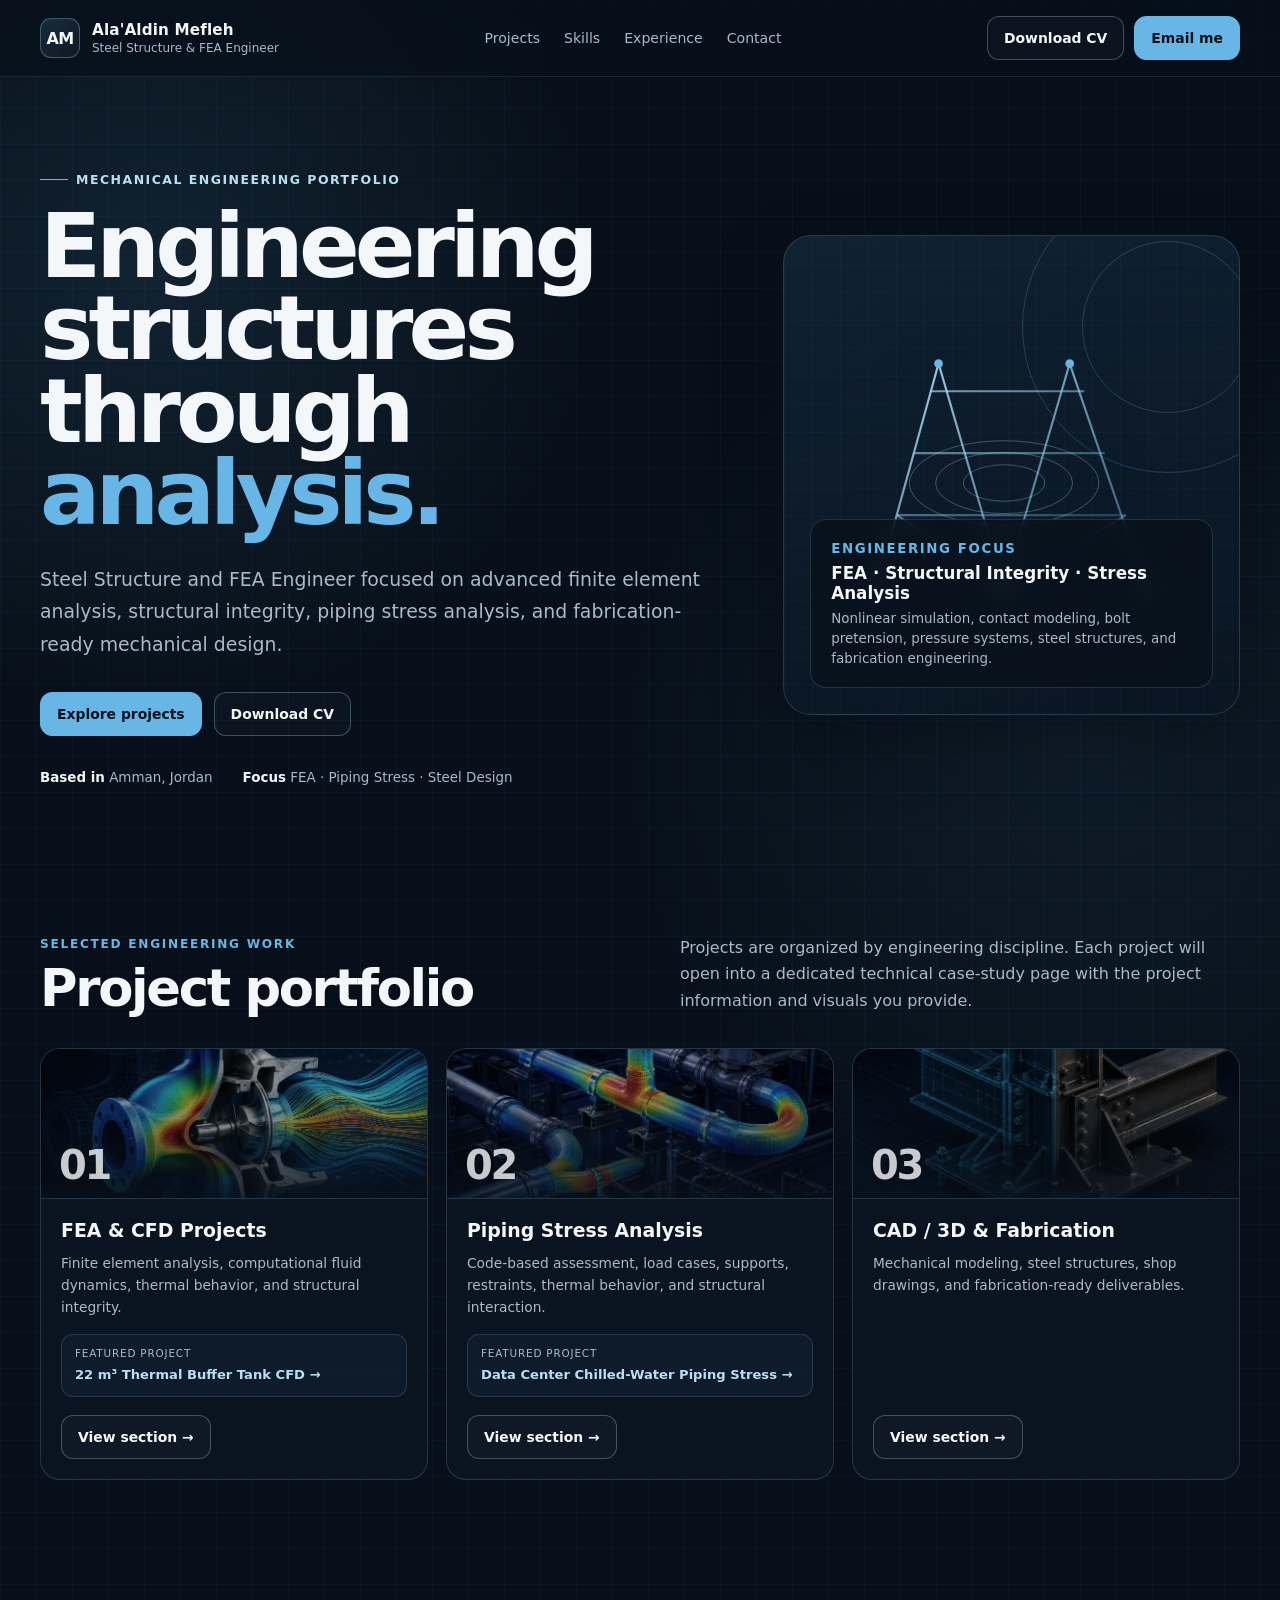
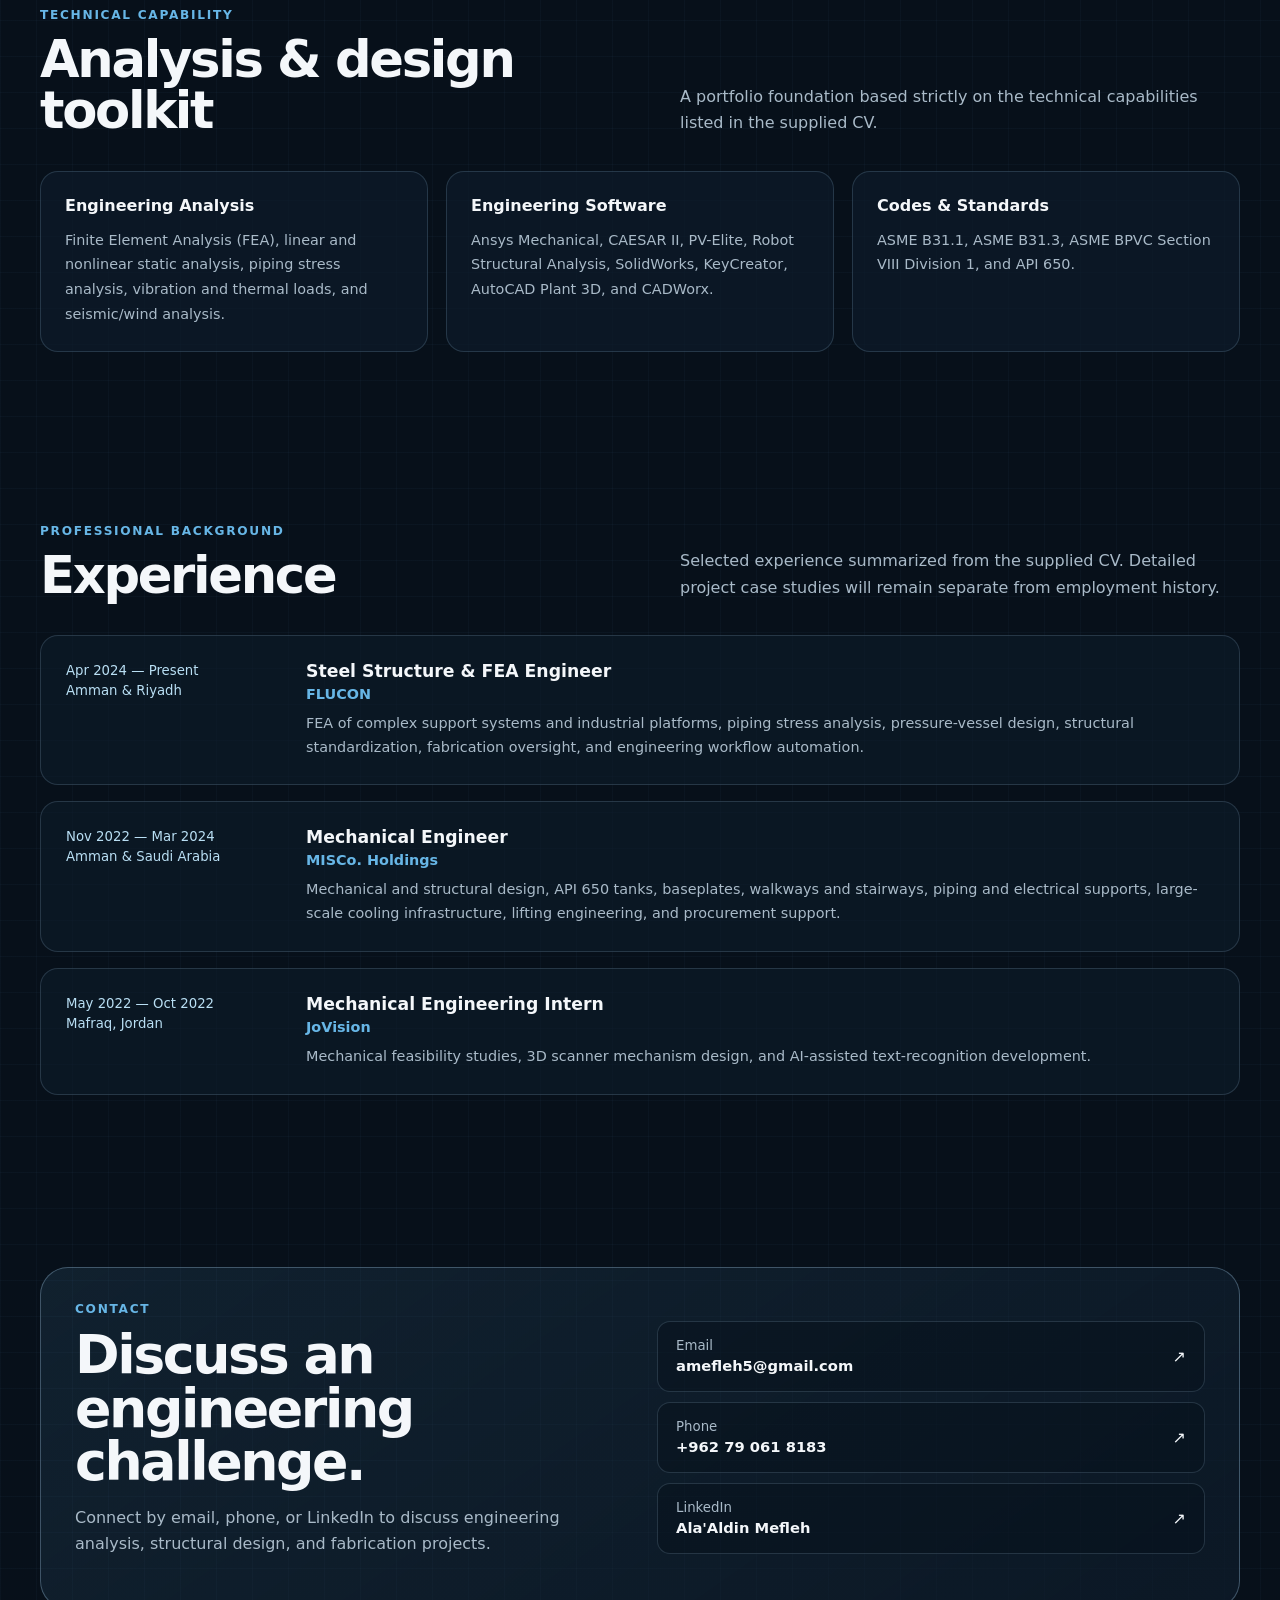
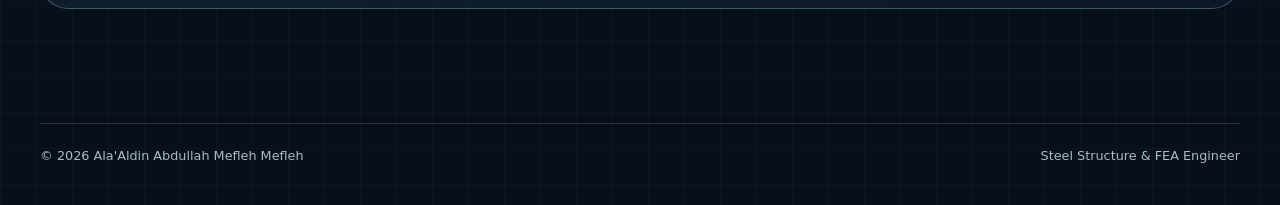
==== index.html @ 716507b8 "feat: add Data Center Chilled-Water Piping Stress Analysis project" ====
<!doctype html>
<html lang="en">
<head>
  <meta charset="utf-8" />
  <meta name="viewport" content="width=device-width,initial-scale=1" />
  <meta name="description" content="Portfolio of Ala'Aldin Abdullah Mefleh Mefleh — Steel Structure and FEA Engineer specializing in finite element analysis, piping stress analysis, and CAD/fabrication engineering." />
  <title>Ala'Aldin Mefleh | Steel Structure & FEA Engineer</title>
  <link rel="stylesheet" href="styles.css" />
</head>
<body>
<a class="skip-link" href="#main">Skip to content</a>
<header class="site-header">
  <div class="container nav">
    <a class="brand" href="index.html" aria-label="Ala'Aldin Mefleh home">
      <span class="brand-mark">AM</span>
      <span class="brand-copy"><strong>Ala'Aldin Mefleh</strong><span>Steel Structure &amp; FEA Engineer</span></span>
    </a>
    <nav class="nav-links" aria-label="Primary navigation">
      <a href="#projects">Projects</a>
      <a href="#skills">Skills</a>
      <a href="#experience">Experience</a>
      <a href="#contact">Contact</a>
    </nav>
    <div class="nav-actions">
      <a class="btn btn-ghost" href="assets/cv/AlaAldin_Mefleh-CV.pdf" download>Download CV</a>
      <a class="btn btn-primary" href="mailto:amefleh5@gmail.com">Email me</a>
    </div>
  </div>
</header>

<main id="main">
  <section class="hero">
    <div class="container hero-grid">
      <div>
        <div class="eyebrow">Mechanical engineering portfolio</div>
        <h1>Engineering structures through <span>analysis.</span></h1>
        <p class="hero-lede">Steel Structure and FEA Engineer focused on advanced finite element analysis, structural integrity, piping stress analysis, and fabrication-ready mechanical design.</p>
        <div class="hero-actions">
          <a class="btn btn-primary" href="#projects">Explore projects</a>
          <a class="btn btn-ghost" href="assets/cv/AlaAldin_Mefleh-CV.pdf" download>Download CV</a>
        </div>
        <div class="hero-meta">
          <span><strong>Based in</strong> Amman, Jordan</span>
          <span><strong>Focus</strong> FEA · Piping Stress · Steel Design</span>
        </div>
      </div>

      <div class="engineering-card" aria-label="Abstract structural engineering illustration">
        <div class="blueprint-lines"></div>
        <div class="structure-graphic">
          <svg viewBox="0 0 520 470" role="img" aria-labelledby="structTitle">
            <title id="structTitle">Abstract steel frame and stress contours</title>
            <defs>
              <linearGradient id="g" x1="0" y1="0" x2="1" y2="1">
                <stop offset="0" stop-color="#b9dff4" stop-opacity=".95"/>
                <stop offset="1" stop-color="#67b6e6" stop-opacity=".35"/>
              </linearGradient>
            </defs>
            <g fill="none" stroke="url(#g)" stroke-width="3">
              <path d="M75 390 L160 82 L250 390 L340 82 L445 390"/>
              <path d="M103 290 H417 M126 205 H388 M149 120 H360" opacity=".75"/>
              <path d="M75 390 H445" stroke-width="5"/>
              <path d="M160 82 L340 82" stroke-width="5"/>
              <path d="M103 290 L250 390 L417 290" opacity=".5"/>
            </g>
            <g fill="#67b6e6">
              <circle cx="160" cy="82" r="6"/><circle cx="340" cy="82" r="6"/><circle cx="75" cy="390" r="6"/><circle cx="250" cy="390" r="6"/><circle cx="445" cy="390" r="6"/>
            </g>
            <g fill="none" stroke="#b9dff4" stroke-width="1.2" opacity=".35">
              <ellipse cx="250" cy="246" rx="130" ry="58"/>
              <ellipse cx="250" cy="246" rx="94" ry="42"/>
              <ellipse cx="250" cy="246" rx="56" ry="25"/>
            </g>
          </svg>
        </div>
        <div class="engineering-badge">
          <small>Engineering focus</small>
          <strong>FEA · Structural Integrity · Stress Analysis</strong>
          <p>Nonlinear simulation, contact modeling, bolt pretension, pressure systems, steel structures, and fabrication engineering.</p>
        </div>
      </div>
    </div>
  </section>

  <section class="section" id="projects">
    <div class="container">
      <div class="section-header">
        <div><div class="kicker">Selected engineering work</div><h2>Project portfolio</h2></div>
        <p>Projects are organized by engineering discipline. Each project will open into a dedicated technical case-study page with the project information and visuals you provide.</p>
      </div>

      <div class="category-grid">
        <article class="category-card">
          <div class="category-card-cover">
            <img src="assets/covers/fea-cfd-category-cover.jpg" alt="Engineering simulation visual combining finite element stress contours and computational fluid dynamics streamlines">
            <span class="category-card-index">01</span>
          </div>
          <div class="category-card-body"><h3>FEA &amp; CFD Projects</h3><p>Finite element analysis, computational fluid dynamics, thermal behavior, and structural integrity.</p><div class="featured-project"><small>Featured project</small><a href="projects/fea/22m3-thermal-buffer-tank-cfd/index.html">22 m³ Thermal Buffer Tank CFD →</a></div><a class="btn btn-ghost" href="projects/fea/index.html">View section →</a></div>
        </article>
        <article class="category-card">
          <div class="category-card-cover"><img src="assets/covers/piping-stress-category-cover.jpg" alt="Industrial piping system visualized with stress-analysis contours"><span class="category-card-index">02</span></div>
          <div class="category-card-body"><h3>Piping Stress Analysis</h3><p>Code-based assessment, load cases, supports, restraints, thermal behavior, and structural interaction.</p><div class="featured-project"><small>Featured project</small><a href="projects/piping-stress/data-center-chilled-water-piping-stress/index.html">Data Center Chilled-Water Piping Stress →</a></div><a class="btn btn-ghost" href="projects/piping-stress/index.html">View section →</a></div>
        </article>
        <article class="category-card">
          <div class="category-card-cover"><img src="assets/covers/cad-fabrication-category-cover.jpg" alt="Steel connection transitioning from a CAD wireframe into a fabrication-ready model"><span class="category-card-index">03</span></div>
          <div class="category-card-body"><h3>CAD / 3D &amp; Fabrication</h3><p>Mechanical modeling, steel structures, shop drawings, and fabrication-ready deliverables.</p><div class="category-card-spacer"></div><a class="btn btn-ghost" href="projects/cad-fabrication/index.html">View section →</a></div>
        </article>
      </div>
    </div>
  </section>

  <section class="section section-tight" id="skills">
    <div class="container">
      <div class="section-header">
        <div><div class="kicker">Technical capability</div><h2>Analysis &amp; design toolkit</h2></div>
        <p>A portfolio foundation based strictly on the technical capabilities listed in the supplied CV.</p>
      </div>
      <div class="skills-grid">
        <div class="skill-card"><h3>Engineering Analysis</h3><p>Finite Element Analysis (FEA), linear and nonlinear static analysis, piping stress analysis, vibration and thermal loads, and seismic/wind analysis.</p></div>
        <div class="skill-card"><h3>Engineering Software</h3><p>Ansys Mechanical, CAESAR II, PV-Elite, Robot Structural Analysis, SolidWorks, KeyCreator, AutoCAD Plant 3D, and CADWorx.</p></div>
        <div class="skill-card"><h3>Codes &amp; Standards</h3><p>ASME B31.1, ASME B31.3, ASME BPVC Section VIII Division 1, and API 650.</p></div>
      </div>
    </div>
  </section>

  <section class="section" id="experience">
    <div class="container">
      <div class="section-header">
        <div><div class="kicker">Professional background</div><h2>Experience</h2></div>
        <p>Selected experience summarized from the supplied CV. Detailed project case studies will remain separate from employment history.</p>
      </div>
      <div class="timeline">
        <article class="timeline-item"><div class="timeline-when">Apr 2024 — Present<br>Amman &amp; Riyadh</div><div class="timeline-content"><h3>Steel Structure &amp; FEA Engineer</h3><div class="company">FLUCON</div><p>FEA of complex support systems and industrial platforms, piping stress analysis, pressure-vessel design, structural standardization, fabrication oversight, and engineering workflow automation.</p></div></article>
        <article class="timeline-item"><div class="timeline-when">Nov 2022 — Mar 2024<br>Amman &amp; Saudi Arabia</div><div class="timeline-content"><h3>Mechanical Engineer</h3><div class="company">MISCo. Holdings</div><p>Mechanical and structural design, API 650 tanks, baseplates, walkways and stairways, piping and electrical supports, large-scale cooling infrastructure, lifting engineering, and procurement support.</p></div></article>
        <article class="timeline-item"><div class="timeline-when">May 2022 — Oct 2022<br>Mafraq, Jordan</div><div class="timeline-content"><h3>Mechanical Engineering Intern</h3><div class="company">JoVision</div><p>Mechanical feasibility studies, 3D scanner mechanism design, and AI-assisted text-recognition development.</p></div></article>
      </div>
    </div>
  </section>

  <section class="section" id="contact">
    <div class="container contact-panel">
      <div class="contact-grid">
        <div><div class="kicker">Contact</div><h2>Discuss an engineering challenge.</h2><p>Connect by email, phone, or LinkedIn to discuss engineering analysis, structural design, and fabrication projects.</p></div>
        <div class="contact-links">
          <a class="contact-link" href="mailto:amefleh5@gmail.com"><span><small>Email</small><strong>amefleh5@gmail.com</strong></span><span>↗</span></a>
          <a class="contact-link" href="tel:+962790618183"><span><small>Phone</small><strong>+962 79 061 8183</strong></span><span>↗</span></a>
          <a class="contact-link" href="https://www.linkedin.com/in/alaa-mefleh-83b4aa18b/" target="_blank" rel="noopener noreferrer"><span><small>LinkedIn</small><strong>Ala'Aldin Mefleh</strong></span><span>↗</span></a>
        </div>
      </div>
    </div>
  </section>
</main>

<footer class="footer"><div class="container footer-inner"><span>© <span data-year></span> Ala'Aldin Abdullah Mefleh Mefleh</span><span>Steel Structure &amp; FEA Engineer</span></div></footer>
<script src="script.js"></script>
</body>
</html>
---- styles.css ----
:root {
  --bg: #07101a;
  --bg-soft: #0b1724;
  --panel: #0e1c2b;
  --panel-2: #122335;
  --line: rgba(159, 197, 226, 0.18);
  --line-strong: rgba(159, 197, 226, 0.34);
  --text: #f4f7fa;
  --muted: #a9bac8;
  --accent: #67b6e6;
  --accent-2: #b9dff4;
  --steel: #7f98aa;
  --success: #8dd4b5;
  --shadow: 0 24px 70px rgba(0, 0, 0, 0.28);
  --radius-lg: 28px;
  --radius-md: 18px;
  --radius-sm: 12px;
  --max: 1200px;
}

* { box-sizing: border-box; }
html { scroll-behavior: smooth; }
body {
  margin: 0;
  font-family: Inter, ui-sans-serif, system-ui, -apple-system, BlinkMacSystemFont, "Segoe UI", sans-serif;
  color: var(--text);
  background:
    linear-gradient(rgba(103,182,230,.035) 1px, transparent 1px),
    linear-gradient(90deg, rgba(103,182,230,.035) 1px, transparent 1px),
    radial-gradient(circle at 12% 8%, rgba(103,182,230,.11), transparent 28rem),
    radial-gradient(circle at 85% 22%, rgba(103,182,230,.07), transparent 30rem),
    var(--bg);
  background-size: 36px 36px, 36px 36px, auto, auto, auto;
  min-height: 100vh;
}

a { color: inherit; }
img { max-width: 100%; display: block; }
button, a { -webkit-tap-highlight-color: transparent; }

.skip-link {
  position: absolute; left: 12px; top: -60px; z-index: 200;
  background: white; color: #111; padding: 10px 14px; border-radius: 8px;
}
.skip-link:focus { top: 12px; }

.container { width: min(calc(100% - 40px), var(--max)); margin: 0 auto; }

.site-header {
  position: sticky; top: 0; z-index: 100;
  border-bottom: 1px solid rgba(159,197,226,.12);
  background: rgba(7,16,26,.78);
  backdrop-filter: blur(18px);
}
.nav {
  min-height: 76px; display: flex; align-items: center; justify-content: space-between; gap: 28px;
}
.brand { text-decoration: none; display: flex; align-items: center; gap: 12px; min-width: max-content; }
.brand-mark {
  width: 40px; height: 40px; border: 1px solid var(--line-strong); border-radius: 11px;
  display: grid; place-items: center; font-weight: 800; letter-spacing: -.04em;
  background: linear-gradient(145deg, rgba(103,182,230,.17), rgba(255,255,255,.03));
}
.brand-copy strong { display:block; font-size: .95rem; letter-spacing: .01em; }
.brand-copy span { display:block; color: var(--muted); font-size: .75rem; margin-top: 2px; }
.nav-links { display:flex; gap: 24px; align-items:center; }
.nav-links a { text-decoration:none; color: var(--muted); font-size:.88rem; }
.nav-links a:hover, .nav-links a:focus-visible { color: var(--text); }
.nav-actions { display:flex; gap: 10px; align-items:center; }
.menu-btn { display:none; }

.btn {
  display:inline-flex; align-items:center; justify-content:center; gap:9px;
  min-height:44px; padding:0 16px; border-radius:12px; border:1px solid var(--line-strong);
  text-decoration:none; font-weight:700; font-size:.87rem; transition:.2s ease;
  background: rgba(255,255,255,.025);
}
.btn:hover { transform: translateY(-1px); border-color: rgba(103,182,230,.58); }
.btn-primary { background: var(--accent); color:#06111a; border-color: var(--accent); }
.btn-ghost { color:var(--text); }
.btn-disabled { opacity:.48; cursor:not-allowed; pointer-events:none; }

.hero { padding: 88px 0 64px; }
.hero-grid { display:grid; grid-template-columns: 1.2fr .8fr; gap: 58px; align-items:center; }
.eyebrow {
  display:inline-flex; gap:8px; align-items:center; color:var(--accent-2); font-size:.78rem; font-weight:800;
  letter-spacing:.12em; text-transform:uppercase; margin-bottom:18px;
}
.eyebrow::before { content:""; width:28px; height:1px; background:var(--accent); }
.hero h1 { font-size: clamp(3rem, 7vw, 6.5rem); line-height:.92; letter-spacing:-.055em; margin:0; max-width:900px; }
.hero h1 span { color: var(--accent); }
.hero-lede { color:var(--muted); font-size:clamp(1rem, 1.7vw, 1.18rem); line-height:1.72; max-width:740px; margin:28px 0 0; }
.hero-actions { display:flex; flex-wrap:wrap; gap:12px; margin-top:32px; }
.hero-meta { display:flex; flex-wrap:wrap; gap:18px 30px; margin-top:34px; color:var(--muted); font-size:.84rem; }
.hero-meta strong { color:var(--text); font-weight:700; }

.engineering-card {
  position:relative; min-height:480px; border:1px solid var(--line); border-radius:var(--radius-lg);
  background: linear-gradient(165deg, rgba(18,35,53,.93), rgba(9,21,33,.8)); overflow:hidden; box-shadow:var(--shadow);
}
.engineering-card::before, .engineering-card::after { content:""; position:absolute; border:1px solid rgba(103,182,230,.24); border-radius:50%; }
.engineering-card::before { width:290px; height:290px; right:-75px; top:-55px; }
.engineering-card::after { width:170px; height:170px; right:-15px; top:5px; }
.blueprint-lines { position:absolute; inset:0; opacity:.55; background-image:linear-gradient(rgba(103,182,230,.06) 1px,transparent 1px),linear-gradient(90deg,rgba(103,182,230,.06) 1px,transparent 1px); background-size:28px 28px; }
.structure-graphic { position:absolute; inset:38px; display:grid; place-items:center; }
.structure-graphic svg { width:100%; height:100%; filter: drop-shadow(0 18px 35px rgba(0,0,0,.25)); }
.engineering-badge {
  position:absolute; left:26px; bottom:26px; right:26px; padding:18px 20px; border:1px solid var(--line);
  background:rgba(7,16,26,.72); backdrop-filter:blur(12px); border-radius:16px;
}
.engineering-badge small { color:var(--accent); text-transform:uppercase; letter-spacing:.12em; font-weight:800; }
.engineering-badge strong { display:block; font-size:1.05rem; margin-top:6px; }
.engineering-badge p { color:var(--muted); margin:6px 0 0; font-size:.84rem; line-height:1.5; }

.section { padding: 86px 0; }
.section-tight { padding-top: 42px; }
.section-header { display:flex; align-items:flex-end; justify-content:space-between; gap:40px; margin-bottom:34px; }
.section-header h2 { margin:0; font-size:clamp(2rem, 4vw, 3.6rem); letter-spacing:-.045em; line-height:1; }
.section-header p { max-width:560px; color:var(--muted); line-height:1.65; margin:0; }
.kicker { color:var(--accent); text-transform:uppercase; font-size:.76rem; letter-spacing:.14em; font-weight:800; margin-bottom:12px; }

.category-block { border:1px solid var(--line); border-radius:var(--radius-lg); overflow:hidden; background:rgba(11,23,36,.78); margin-bottom:28px; }
.category-top { display:grid; grid-template-columns: 230px 1fr auto; gap:30px; align-items:center; padding:30px; border-bottom:1px solid var(--line); }
.category-index { font-size:4.6rem; line-height:1; letter-spacing:-.07em; color:rgba(103,182,230,.26); font-weight:800; }
.category-copy h3 { margin:0; font-size:1.55rem; }
.category-copy p { margin:8px 0 0; color:var(--muted); line-height:1.6; max-width:700px; }
.category-grid { display:grid; grid-template-columns:repeat(3,minmax(0,1fr)); gap:18px; align-items:stretch; }
.category-card { min-width:0; overflow:hidden; border:1px solid var(--line); border-radius:20px; background:rgba(11,23,36,.82); display:flex; flex-direction:column; }
.category-card-cover { position:relative; height:150px; overflow:hidden; background:#0b1724; border-bottom:1px solid var(--line); }
.category-card-cover img { width:100%; height:100%; object-fit:cover; filter:saturate(.72) brightness(.7); }
.category-card-cover::after { content:""; position:absolute; inset:0; background:linear-gradient(180deg,transparent 25%,rgba(7,16,26,.78)); }
.category-card-index { position:absolute; z-index:1; left:18px; bottom:13px; font-size:2.5rem; line-height:1; letter-spacing:-.06em; color:rgba(255,255,255,.78); font-weight:800; }
.category-card-body { flex:1; display:flex; flex-direction:column; padding:20px; }
.category-card-body h3 { margin:0; font-size:1.18rem; line-height:1.25; }
.category-card-body > p { color:var(--muted); margin:9px 0 16px; font-size:.86rem; line-height:1.6; }
.category-card-body > .btn { width:max-content; margin-top:auto; }
.featured-project { margin:0 0 18px; padding:12px 13px; border:1px solid var(--line); border-radius:12px; background:rgba(103,182,230,.05); }
.featured-project small { display:block; color:var(--muted); margin-bottom:5px; text-transform:uppercase; letter-spacing:.08em; font-size:.65rem; }
.featured-project a { color:var(--accent-2); text-decoration:none; font-size:.82rem; font-weight:750; line-height:1.4; }
.featured-project a:hover { color:var(--text); }
.category-card-spacer { flex:1; min-height:55px; }
.category-card-graphic { background:radial-gradient(circle at 80% 20%,rgba(103,182,230,.22),transparent 36%),linear-gradient(145deg,#10263a,#091521); }
.category-card-graphic-cad { background:radial-gradient(circle at 20% 25%,rgba(185,223,244,.18),transparent 32%),linear-gradient(145deg,#132235,#08131f); }
.line-graphic { position:absolute; width:150px; height:80px; right:20px; top:32px; border:1px solid rgba(103,182,230,.4); transform:skew(-22deg); box-shadow:-22px 18px 0 -1px rgba(103,182,230,.18),-44px 36px 0 -1px rgba(103,182,230,.10); }
.project-list { padding:22px; }
.empty-state {
  min-height:150px; border:1px dashed var(--line-strong); border-radius:16px; display:flex; align-items:center;
  justify-content:space-between; gap:24px; padding:24px 26px; background:rgba(255,255,255,.015);
}
.empty-state strong { display:block; font-size:1rem; }
.empty-state p { margin:6px 0 0; color:var(--muted); font-size:.88rem; line-height:1.5; }
.status-pill { display:inline-flex; padding:7px 10px; border-radius:999px; border:1px solid var(--line); color:var(--accent-2); font-size:.72rem; font-weight:800; letter-spacing:.08em; text-transform:uppercase; white-space:nowrap; }

.skills-grid { display:grid; grid-template-columns:repeat(3,1fr); gap:18px; }
.skill-card { padding:24px; border:1px solid var(--line); border-radius:18px; background:rgba(14,28,43,.7); }
.skill-card h3 { margin:0 0 13px; font-size:1rem; }
.skill-card p { margin:0; color:var(--muted); line-height:1.72; font-size:.9rem; }

.timeline { display:grid; gap:16px; }
.timeline-item { display:grid; grid-template-columns:210px 1fr; gap:30px; padding:25px; border:1px solid var(--line); border-radius:18px; background:rgba(14,28,43,.62); }
.timeline-when { color:var(--accent-2); font-size:.83rem; line-height:1.5; }
.timeline-content h3 { margin:0; font-size:1.08rem; }
.timeline-content .company { color:var(--accent); margin-top:5px; font-weight:700; font-size:.9rem; }
.timeline-content p { color:var(--muted); line-height:1.65; margin:10px 0 0; font-size:.9rem; }

.contact-panel { padding:34px; border:1px solid var(--line-strong); border-radius:var(--radius-lg); background:linear-gradient(145deg, rgba(103,182,230,.10), rgba(14,28,43,.7)); }
.contact-grid { display:grid; grid-template-columns: 1fr 1fr; gap:34px; align-items:center; }
.contact-panel h2 { font-size:clamp(2rem,4.2vw,4rem); line-height:1; letter-spacing:-.045em; margin:0; }
.contact-panel p { color:var(--muted); line-height:1.65; }
.contact-links { display:grid; gap:10px; }
.contact-link { text-decoration:none; display:flex; justify-content:space-between; gap:18px; align-items:center; padding:16px 18px; border:1px solid var(--line); border-radius:13px; background:rgba(7,16,26,.42); }
.contact-link:hover { border-color:rgba(103,182,230,.5); }
.contact-link small { color:var(--muted); display:block; margin-bottom:3px; }
.contact-link strong { font-size:.92rem; overflow-wrap:anywhere; }

.footer { padding:28px 0 42px; color:var(--muted); font-size:.8rem; }
.footer-inner { display:flex; justify-content:space-between; gap:20px; border-top:1px solid var(--line); padding-top:24px; }

.page-hero { padding:70px 0 36px; }
.page-hero h1 { font-size:clamp(2.7rem,7vw,5.6rem); letter-spacing:-.055em; margin:0; line-height:.95; }
.page-hero p { max-width:720px; color:var(--muted); line-height:1.7; font-size:1rem; }
.breadcrumbs { color:var(--muted); font-size:.82rem; margin-bottom:20px; }
.breadcrumbs a { text-decoration:none; color:var(--accent-2); }
.project-grid { display:grid; grid-template-columns:repeat(2,1fr); gap:18px; padding-bottom:70px; }
.project-list-grid { display:grid; grid-template-columns:minmax(0, 1fr); }
.project-card { border:1px solid var(--line); border-radius:20px; background:var(--panel); overflow:hidden; text-decoration:none; transition:.2s ease; }
.project-card:hover { transform:translateY(-3px); border-color:rgba(103,182,230,.48); }
.project-thumb { aspect-ratio:16/9; display:grid; place-items:center; background:linear-gradient(135deg, rgba(103,182,230,.12), rgba(255,255,255,.02)); color:var(--muted); font-size:.82rem; }
.project-thumb img { width:100%; height:100%; object-fit:contain; background:#0b1724; }
.project-body { padding:20px; }
.project-body h2 { margin:0; font-size:1.15rem; }
.project-body p { color:var(--muted); line-height:1.55; font-size:.88rem; }
.project-meta { display:flex; flex-wrap:wrap; gap:8px; margin-top:14px; }
.tag { font-size:.72rem; color:var(--accent-2); border:1px solid var(--line); padding:6px 8px; border-radius:999px; }

.project-detail { padding-bottom:80px; }
.project-cover { aspect-ratio: 21/9; border:1px solid var(--line); border-radius:24px; display:grid; place-items:center; background:linear-gradient(145deg, rgba(103,182,230,.10), rgba(14,28,43,.8)); color:var(--muted); overflow:hidden; }
.project-cover-image { aspect-ratio:auto; margin:0; display:block; background:#0b1724; }
.project-cover-image img { display:block; width:100%; height:min(68vh,680px); object-fit:contain; background:#0b1724; }
.project-cover-image figcaption { padding:12px 16px; border-top:1px solid var(--line); color:var(--muted); font-size:.8rem; }
.project-cover-video { aspect-ratio:auto; margin:0; display:block; background:#0b1724; }
.project-cover-video video { display:block; width:100%; max-height:72vh; aspect-ratio:16/9; object-fit:contain; background:#0b1724; }
.project-cover-video figcaption { padding:12px 16px; border-top:1px solid var(--line); color:var(--muted); font-size:.8rem; }
.detail-layout { display:grid; grid-template-columns:minmax(0,1fr) 300px; gap:36px; margin-top:34px; }
.detail-copy section { padding:0 0 30px; margin:0 0 30px; border-bottom:1px solid var(--line); }
.detail-copy h2 { font-size:1.25rem; margin:0 0 10px; }
.detail-copy p { color:var(--muted); line-height:1.75; }
.results-heading { display:flex; align-items:flex-end; justify-content:space-between; gap:24px; margin-bottom:18px; }
.results-heading h2 { margin:0; }
.results-heading > p { max-width:340px; margin:0; font-size:.86rem; }
.results-grid { display:grid; grid-template-columns:repeat(3,minmax(0,1fr)); gap:12px; }
.design-demand-grid { display:grid; grid-template-columns:repeat(4,minmax(0,1fr)); gap:12px; }
.result-card { min-width:0; padding:18px; border:1px solid var(--line); border-radius:16px; background:linear-gradient(145deg,rgba(103,182,230,.1),rgba(14,28,43,.75)); }
.result-card small { display:block; min-height:2.5em; color:var(--muted); font-size:.7rem; line-height:1.35; text-transform:uppercase; letter-spacing:.07em; }
.result-card strong { display:block; margin:10px 0 8px; color:var(--accent-2); font-size:clamp(1.65rem,3vw,2.3rem); line-height:1; letter-spacing:-.04em; }
.result-card strong span { font-size:.45em; letter-spacing:0; color:var(--text); }
.result-card p { margin:0; font-size:.77rem; line-height:1.55; }
.detail-aside { position:sticky; top:105px; align-self:start; border:1px solid var(--line); border-radius:18px; padding:20px; background:var(--panel); }
.detail-aside dl { margin:0; display:grid; gap:14px; }
.detail-aside dt { color:var(--muted); font-size:.74rem; text-transform:uppercase; letter-spacing:.1em; }
.detail-aside dd { margin:4px 0 0; font-size:.9rem; }
.scope-list { margin:0; padding-left:1.25rem; color:var(--muted); line-height:1.75; }
.scope-list li + li { margin-top:8px; }
.project-gallery { display:grid; grid-template-columns:repeat(2,minmax(0,1fr)); gap:16px; }
.project-gallery figure { margin:0; overflow:hidden; border:1px solid var(--line); border-radius:16px; background:#0b1724; }
.project-gallery img { display:block; width:100%; aspect-ratio:4/3; object-fit:contain; background:#0b1724; cursor:zoom-in; transition:filter .2s ease, transform .2s ease; }
.project-gallery img:hover { filter:brightness(1.12); transform:scale(1.012); }
.project-gallery img:focus-visible, .project-cover-image img:focus-visible { outline:3px solid var(--accent); outline-offset:-3px; }
.project-cover-image img { cursor:zoom-in; }
.project-gallery figcaption { padding:11px 13px; color:var(--muted); font-size:.8rem; border-top:1px solid var(--line); }
.project-note { padding:16px 18px; border-left:3px solid var(--accent); background:rgba(103,182,230,.06); border-radius:0 12px 12px 0; }
.data-table-wrapper { overflow-x:auto; border:1px solid var(--line); border-radius:16px; background:rgba(14,28,43,.75); margin:18px 0; }
.data-table { width:100%; border-collapse:collapse; font-size:.82rem; text-align:left; white-space:nowrap; }
.data-table th, .data-table td { padding:10px 14px; border-bottom:1px solid var(--line); }
.data-table th { background:rgba(103,182,230,.08); color:var(--accent-2); font-size:.72rem; text-transform:uppercase; letter-spacing:.08em; font-weight:700; }
.data-table tbody tr:last-child td { border-bottom:none; }
.data-table tbody tr:hover { background:rgba(103,182,230,.04); }
.data-table .highlight-cell { color:var(--accent-2); font-weight:700; }
.lightbox-open { overflow:hidden; }
.image-lightbox { width:100vw; max-width:none; height:100vh; max-height:none; margin:0; padding:18px; border:0; background:rgba(4,10,16,.96); color:var(--text); }
.image-lightbox::backdrop { background:rgba(4,10,16,.9); }
.image-lightbox-frame { position:relative; width:100%; height:100%; display:grid; grid-template-columns:56px minmax(0,1fr) 56px; grid-template-rows:minmax(0,1fr) auto; align-items:center; gap:12px; }
.image-lightbox-image { grid-column:2; grid-row:1; display:block; width:100%; height:100%; object-fit:contain; }
.image-lightbox-caption { grid-column:2; grid-row:2; margin:0; min-height:1.5em; text-align:center; color:var(--muted); font-size:.86rem; }
.image-lightbox-close, .image-lightbox-nav { position:relative; z-index:2; border:1px solid var(--line-strong); background:rgba(14,28,43,.9); color:var(--text); cursor:pointer; }
.image-lightbox-close:hover, .image-lightbox-nav:hover { border-color:var(--accent); color:var(--accent-2); }
.image-lightbox-close { position:absolute; top:0; right:0; width:46px; height:46px; border-radius:50%; font-size:1.8rem; line-height:1; }
.image-lightbox-nav { width:48px; height:64px; border-radius:14px; font-size:2.3rem; line-height:1; }
.image-lightbox-prev { grid-column:1; grid-row:1; }
.image-lightbox-next { grid-column:3; grid-row:1; }

@media (max-width: 680px) {
  .image-lightbox { padding:10px; }
  .image-lightbox-frame { grid-template-columns:42px minmax(0,1fr) 42px; gap:6px; }
  .image-lightbox-nav { width:38px; height:54px; }
  .image-lightbox-close { width:40px; height:40px; }
}

@media (max-width: 980px) {
  .nav-links { display:none; }
  .hero-grid { grid-template-columns:1fr; }
  .engineering-card { min-height:390px; }
  .category-top { grid-template-columns:110px 1fr; }
  .category-top .btn { grid-column:2; width:max-content; }
  .category-grid { grid-template-columns:repeat(2,minmax(0,1fr)); }
  .skills-grid { grid-template-columns:1fr 1fr; }
  .contact-grid { grid-template-columns:1fr; }
  .detail-layout { grid-template-columns:1fr; }
  .detail-aside { position:static; }
  .results-grid { grid-template-columns:repeat(3,minmax(0,1fr)); }
  .design-demand-grid { grid-template-columns:repeat(2,minmax(0,1fr)); }
}

@media (max-width: 680px) {
  .container { width:min(calc(100% - 24px), var(--max)); }
  .site-header { position:relative; }
  .nav { min-height:68px; }
  .brand-copy span { display:none; }
  .nav-actions .btn-ghost { display:none; }
  .hero { padding:62px 0 42px; }
  .hero h1 { font-size:clamp(2.8rem,15vw,4.6rem); }
  .hero-lede { font-size:1rem; }
  .engineering-card { min-height:310px; }
  .structure-graphic { inset:18px; }
  .section { padding:62px 0; }
  .section-header { display:block; }
  .section-header p { margin-top:14px; }
  .category-top { grid-template-columns:1fr; gap:14px; padding:22px; }
  .category-index { font-size:3.4rem; }
  .category-top .btn { grid-column:auto; }
  .category-grid { grid-template-columns:1fr; }
  .project-list { padding:14px; }
  .empty-state { align-items:flex-start; flex-direction:column; }
  .skills-grid { grid-template-columns:1fr; }
  .timeline-item { grid-template-columns:1fr; gap:10px; }
  .contact-panel { padding:24px; }
  .footer-inner { flex-direction:column; }
  .project-grid { grid-template-columns:1fr; }
  .project-gallery { grid-template-columns:1fr; }
  .results-heading { display:block; }
  .results-heading > p { margin-top:8px; }
  .results-grid { grid-template-columns:1fr; }
  .design-demand-grid { grid-template-columns:1fr; }
  .page-hero { padding-top:48px; }
}

@media (prefers-reduced-motion: reduce) {
  html { scroll-behavior:auto; }
  *, *::before, *::after { transition:none !important; animation:none !important; }
}
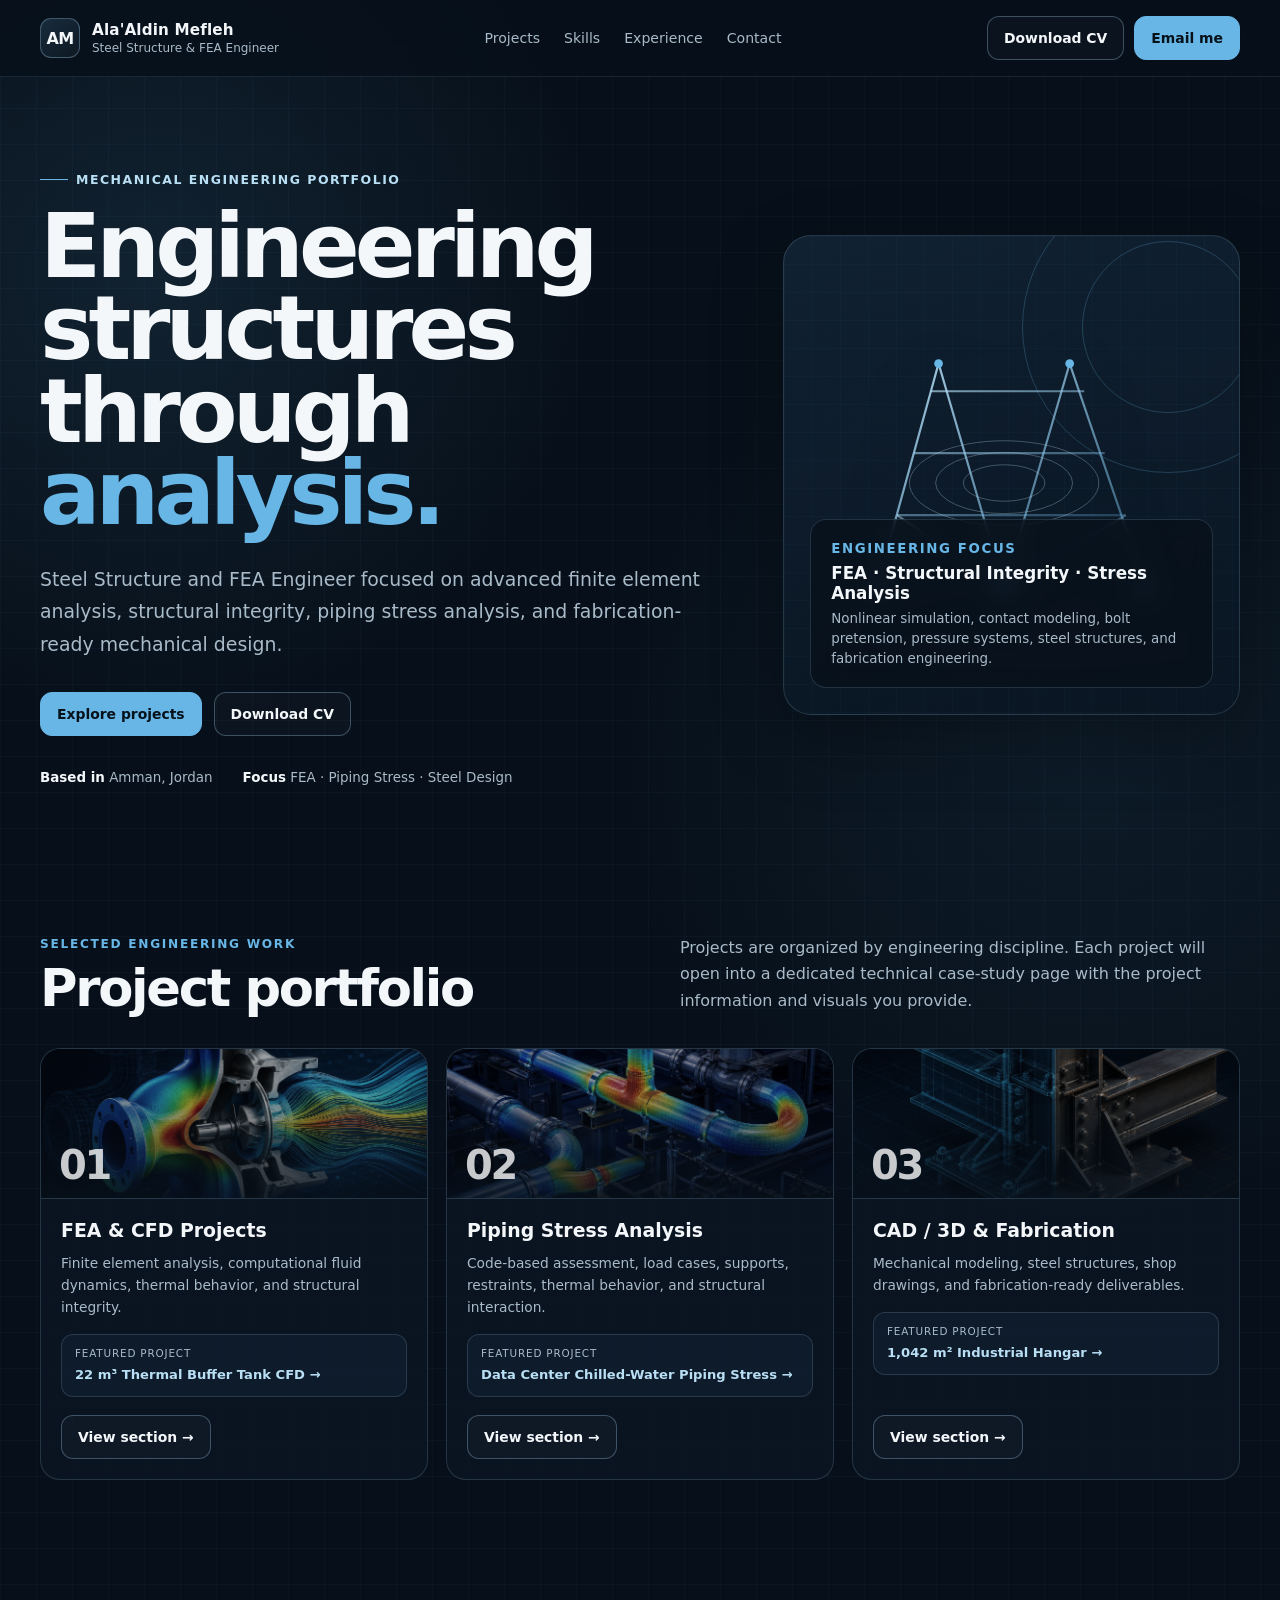
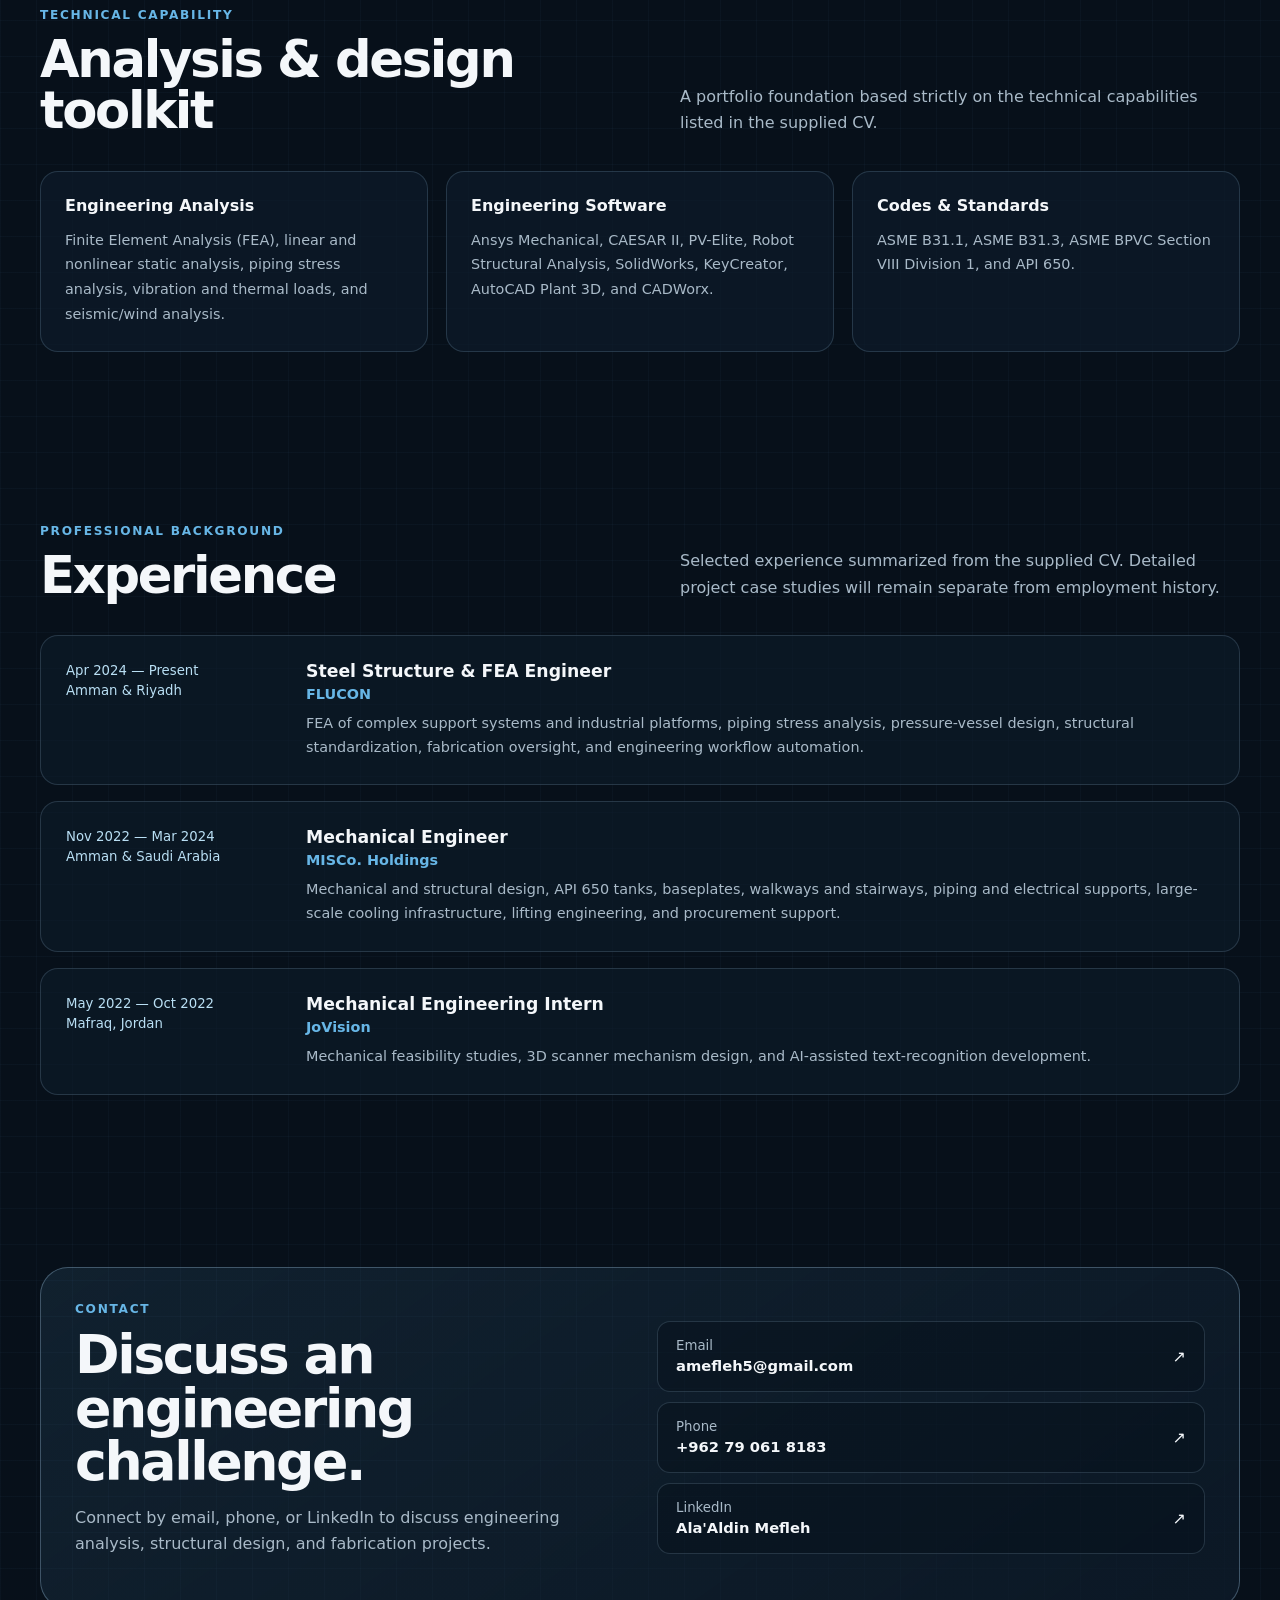
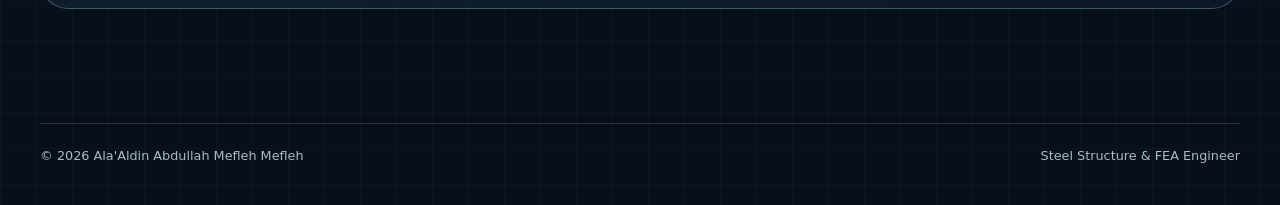
==== commit e899064f: "feat: feature industrial hangar on homepage" ====
--- a/index.html
+++ b/index.html
@@ -103,7 +103,7 @@
         </article>
         <article class="category-card">
           <div class="category-card-cover"><img src="assets/covers/cad-fabrication-category-cover.jpg" alt="Steel connection transitioning from a CAD wireframe into a fabrication-ready model"><span class="category-card-index">03</span></div>
-          <div class="category-card-body"><h3>CAD / 3D &amp; Fabrication</h3><p>Mechanical modeling, steel structures, shop drawings, and fabrication-ready deliverables.</p><div class="category-card-spacer"></div><a class="btn btn-ghost" href="projects/cad-fabrication/index.html">View section →</a></div>
+          <div class="category-card-body"><h3>CAD / 3D &amp; Fabrication</h3><p>Mechanical modeling, steel structures, shop drawings, and fabrication-ready deliverables.</p><div class="featured-project"><small>Featured project</small><a href="projects/cad-fabrication/1042m2-industrial-hangar/index.html">1,042 m² Industrial Hangar →</a></div><a class="btn btn-ghost" href="projects/cad-fabrication/index.html">View section →</a></div>
         </article>
       </div>
     </div>
--- a/styles.css
+++ b/styles.css
@@ -202,6 +202,7 @@
 .project-cover-video video { display:block; width:100%; max-height:72vh; aspect-ratio:16/9; object-fit:contain; background:#0b1724; }
 .project-cover-video figcaption { padding:12px 16px; border-top:1px solid var(--line); color:var(--muted); font-size:.8rem; }
 .detail-layout { display:grid; grid-template-columns:minmax(0,1fr) 300px; gap:36px; margin-top:34px; }
+.detail-copy { min-width:0; }
 .detail-copy section { padding:0 0 30px; margin:0 0 30px; border-bottom:1px solid var(--line); }
 .detail-copy h2 { font-size:1.25rem; margin:0 0 10px; }
 .detail-copy p { color:var(--muted); line-height:1.75; }
@@ -229,7 +230,7 @@
 .project-cover-image img { cursor:zoom-in; }
 .project-gallery figcaption { padding:11px 13px; color:var(--muted); font-size:.8rem; border-top:1px solid var(--line); }
 .project-note { padding:16px 18px; border-left:3px solid var(--accent); background:rgba(103,182,230,.06); border-radius:0 12px 12px 0; }
-.data-table-wrapper { overflow-x:auto; border:1px solid var(--line); border-radius:16px; background:rgba(14,28,43,.75); margin:18px 0; }
+.data-table-wrapper { overflow-x:auto; -webkit-overflow-scrolling:touch; max-width:100%; min-width:0; border:1px solid var(--line); border-radius:16px; background:rgba(14,28,43,.75); margin:18px 0; }
 .data-table { width:100%; border-collapse:collapse; font-size:.82rem; text-align:left; white-space:nowrap; }
 .data-table th, .data-table td { padding:10px 14px; border-bottom:1px solid var(--line); }
 .data-table th { background:rgba(103,182,230,.08); color:var(--accent-2); font-size:.72rem; text-transform:uppercase; letter-spacing:.08em; font-weight:700; }
@@ -265,7 +266,7 @@
   .category-grid { grid-template-columns:repeat(2,minmax(0,1fr)); }
   .skills-grid { grid-template-columns:1fr 1fr; }
   .contact-grid { grid-template-columns:1fr; }
-  .detail-layout { grid-template-columns:1fr; }
+  .detail-layout { grid-template-columns:minmax(0,1fr); }
   .detail-aside { position:static; }
   .results-grid { grid-template-columns:repeat(3,minmax(0,1fr)); }
   .design-demand-grid { grid-template-columns:repeat(2,minmax(0,1fr)); }
@@ -299,9 +300,10 @@
   .project-gallery { grid-template-columns:1fr; }
   .results-heading { display:block; }
   .results-heading > p { margin-top:8px; }
-  .results-grid { grid-template-columns:1fr; }
-  .design-demand-grid { grid-template-columns:1fr; }
+  .results-grid { grid-template-columns:minmax(0,1fr); }
+  .design-demand-grid { grid-template-columns:minmax(0,1fr); }
   .page-hero { padding-top:48px; }
+  .page-hero h1 { font-size:clamp(2.1rem,8.5vw,3.4rem); overflow-wrap:break-word; }
 }
 
 @media (prefers-reduced-motion: reduce) {
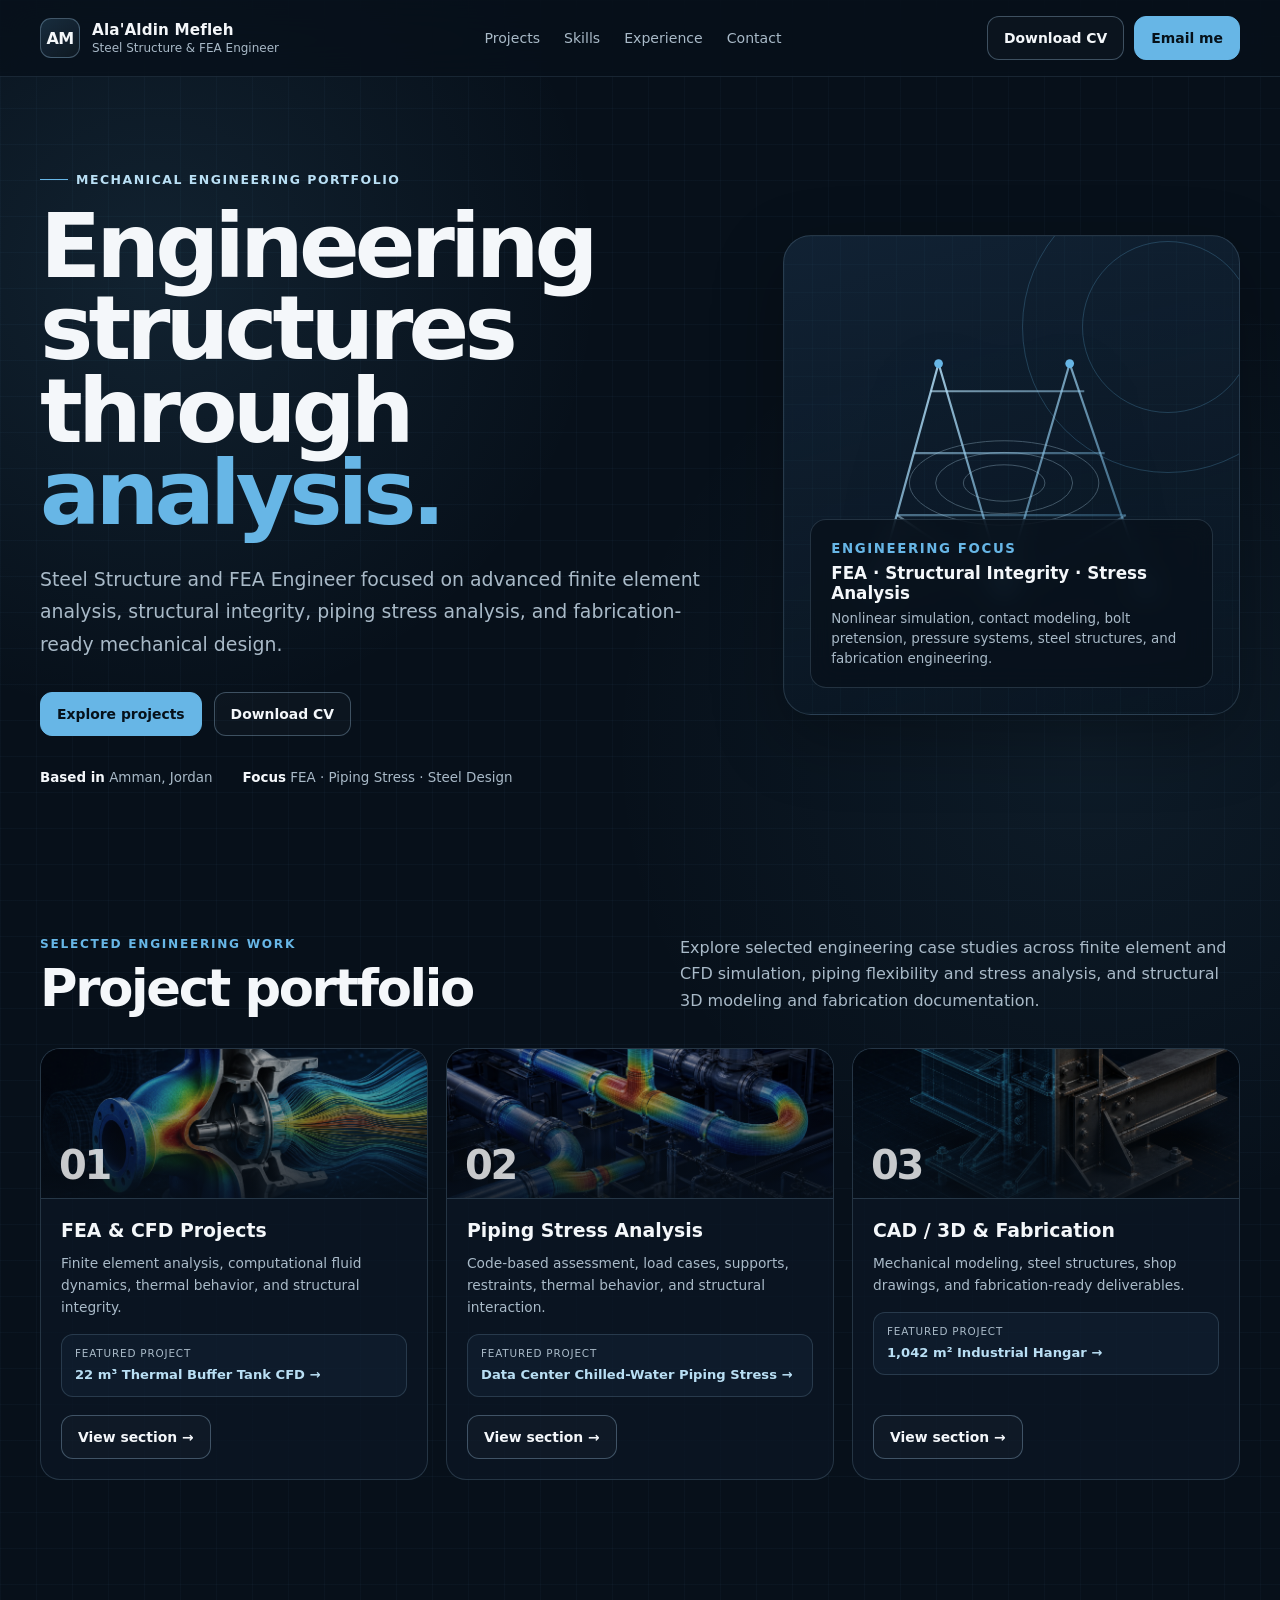
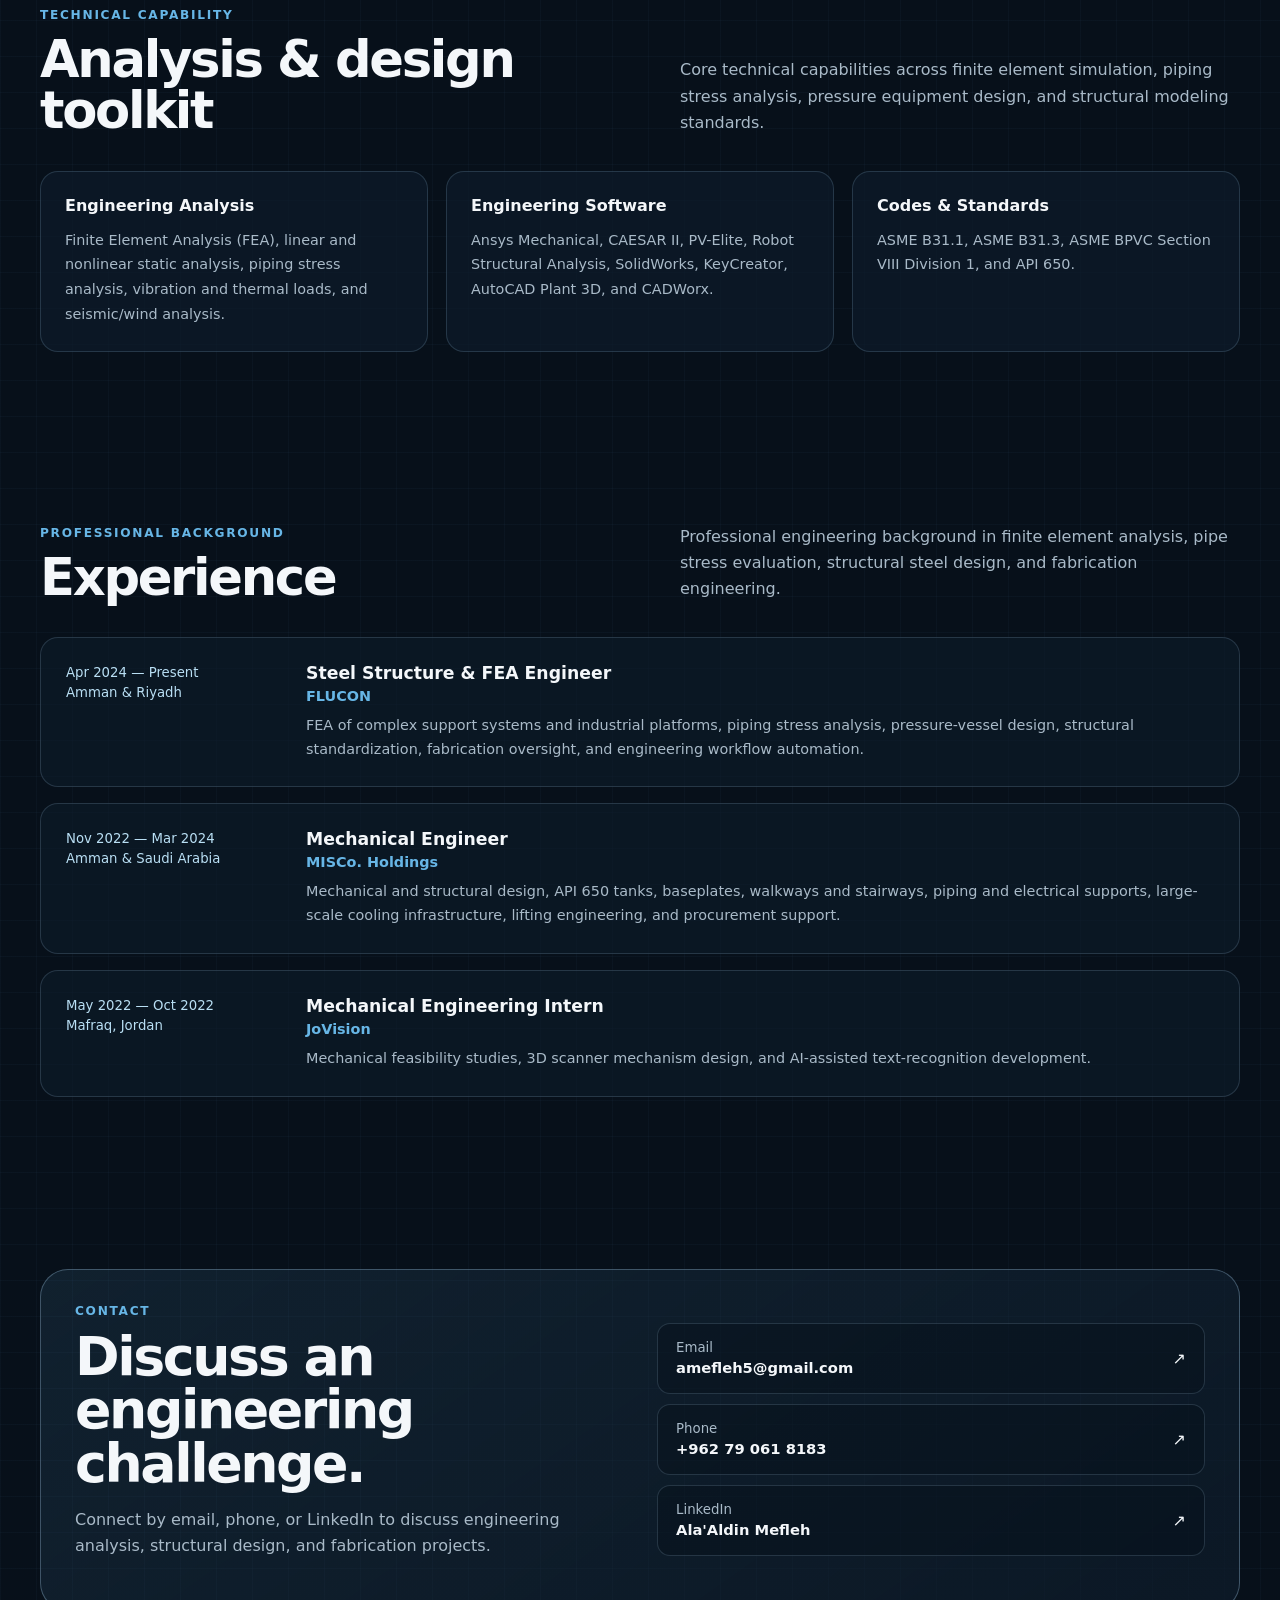
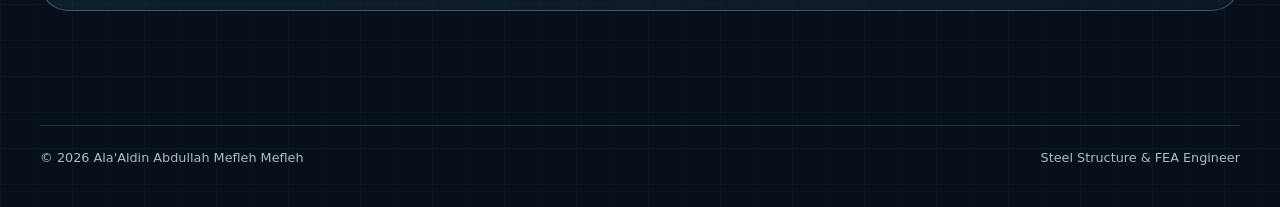
==== commit a1dd15e2: "content: remove portfolio template language" ====
--- a/index.html
+++ b/index.html
@@ -86,7 +86,7 @@
     <div class="container">
       <div class="section-header">
         <div><div class="kicker">Selected engineering work</div><h2>Project portfolio</h2></div>
-        <p>Projects are organized by engineering discipline. Each project will open into a dedicated technical case-study page with the project information and visuals you provide.</p>
+        <p>Explore selected engineering case studies across finite element and CFD simulation, piping flexibility and stress analysis, and structural 3D modeling and fabrication documentation.</p>
       </div>
 
       <div class="category-grid">
@@ -113,7 +113,7 @@
     <div class="container">
       <div class="section-header">
         <div><div class="kicker">Technical capability</div><h2>Analysis &amp; design toolkit</h2></div>
-        <p>A portfolio foundation based strictly on the technical capabilities listed in the supplied CV.</p>
+        <p>Core technical capabilities across finite element simulation, piping stress analysis, pressure equipment design, and structural modeling standards.</p>
       </div>
       <div class="skills-grid">
         <div class="skill-card"><h3>Engineering Analysis</h3><p>Finite Element Analysis (FEA), linear and nonlinear static analysis, piping stress analysis, vibration and thermal loads, and seismic/wind analysis.</p></div>
@@ -127,7 +127,7 @@
     <div class="container">
       <div class="section-header">
         <div><div class="kicker">Professional background</div><h2>Experience</h2></div>
-        <p>Selected experience summarized from the supplied CV. Detailed project case studies will remain separate from employment history.</p>
+        <p>Professional engineering background in finite element analysis, pipe stress evaluation, structural steel design, and fabrication engineering.</p>
       </div>
       <div class="timeline">
         <article class="timeline-item"><div class="timeline-when">Apr 2024 — Present<br>Amman &amp; Riyadh</div><div class="timeline-content"><h3>Steel Structure &amp; FEA Engineer</h3><div class="company">FLUCON</div><p>FEA of complex support systems and industrial platforms, piping stress analysis, pressure-vessel design, structural standardization, fabrication oversight, and engineering workflow automation.</p></div></article>
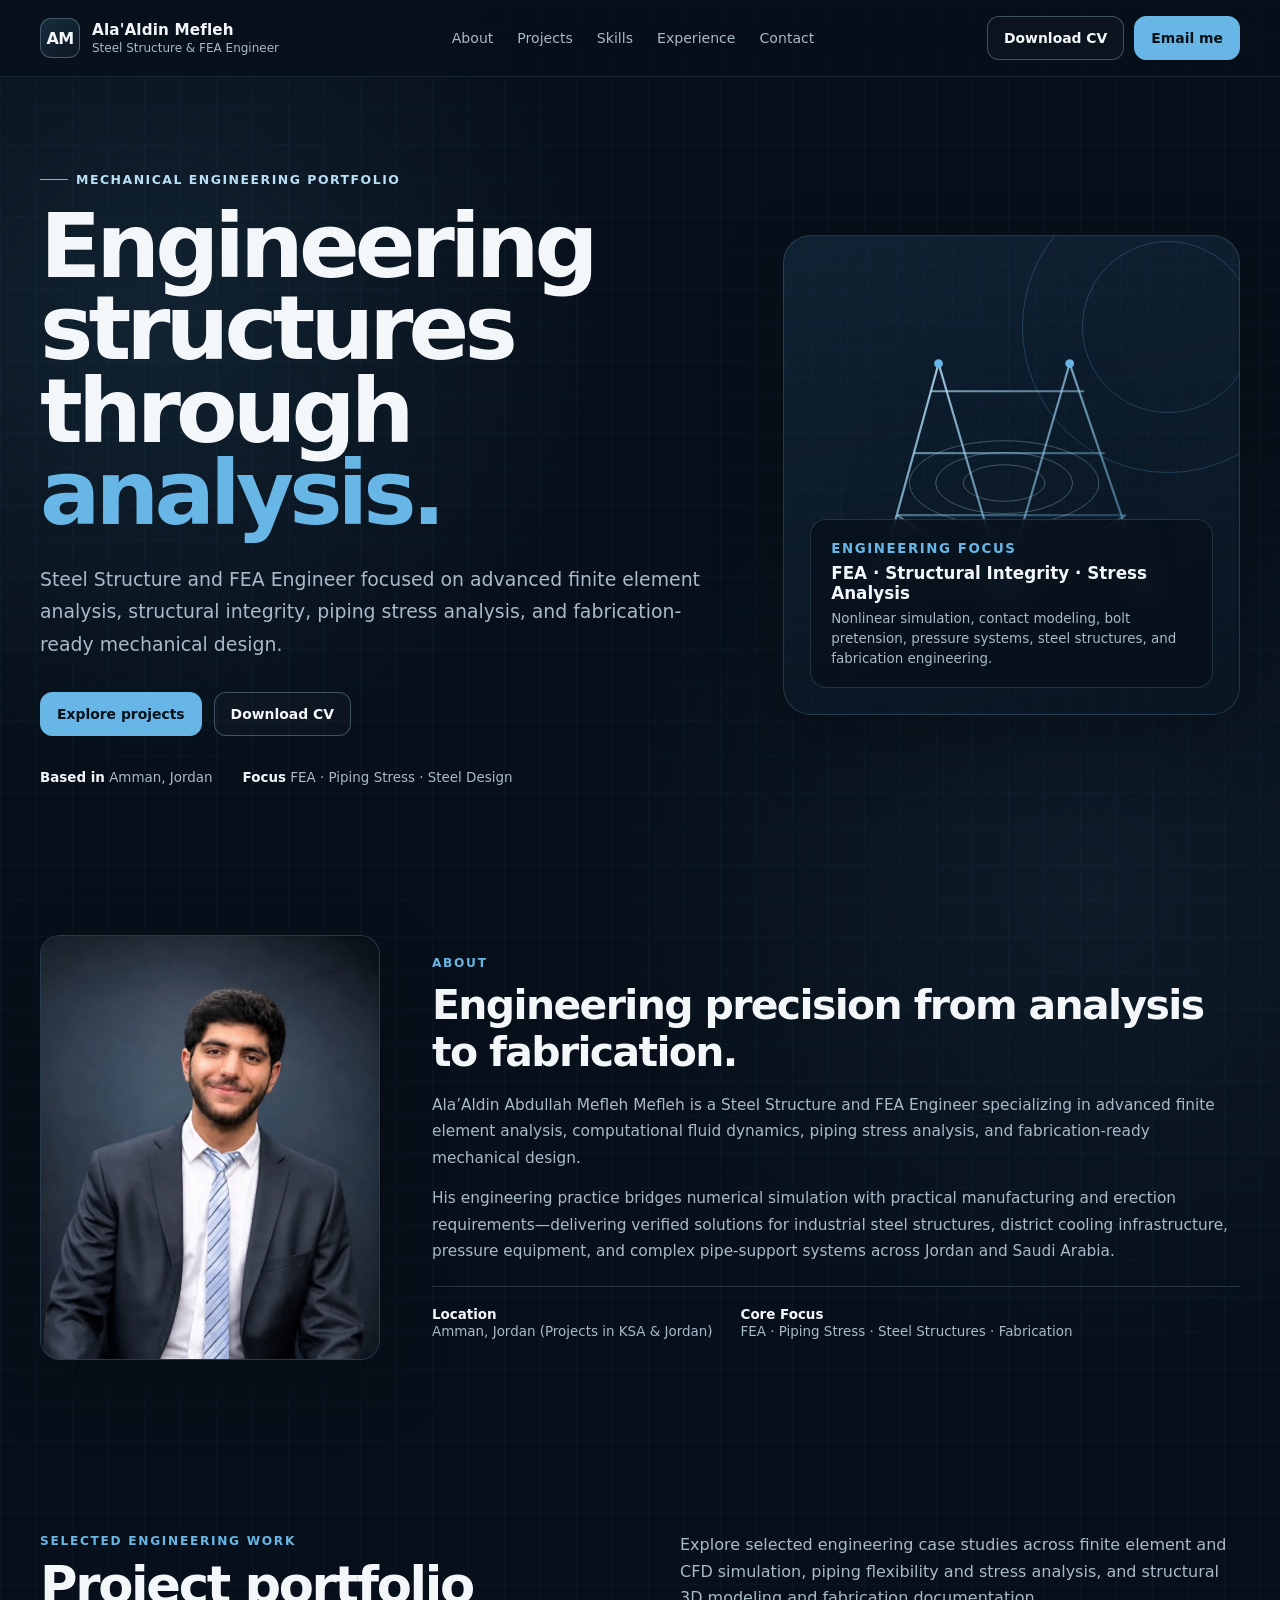
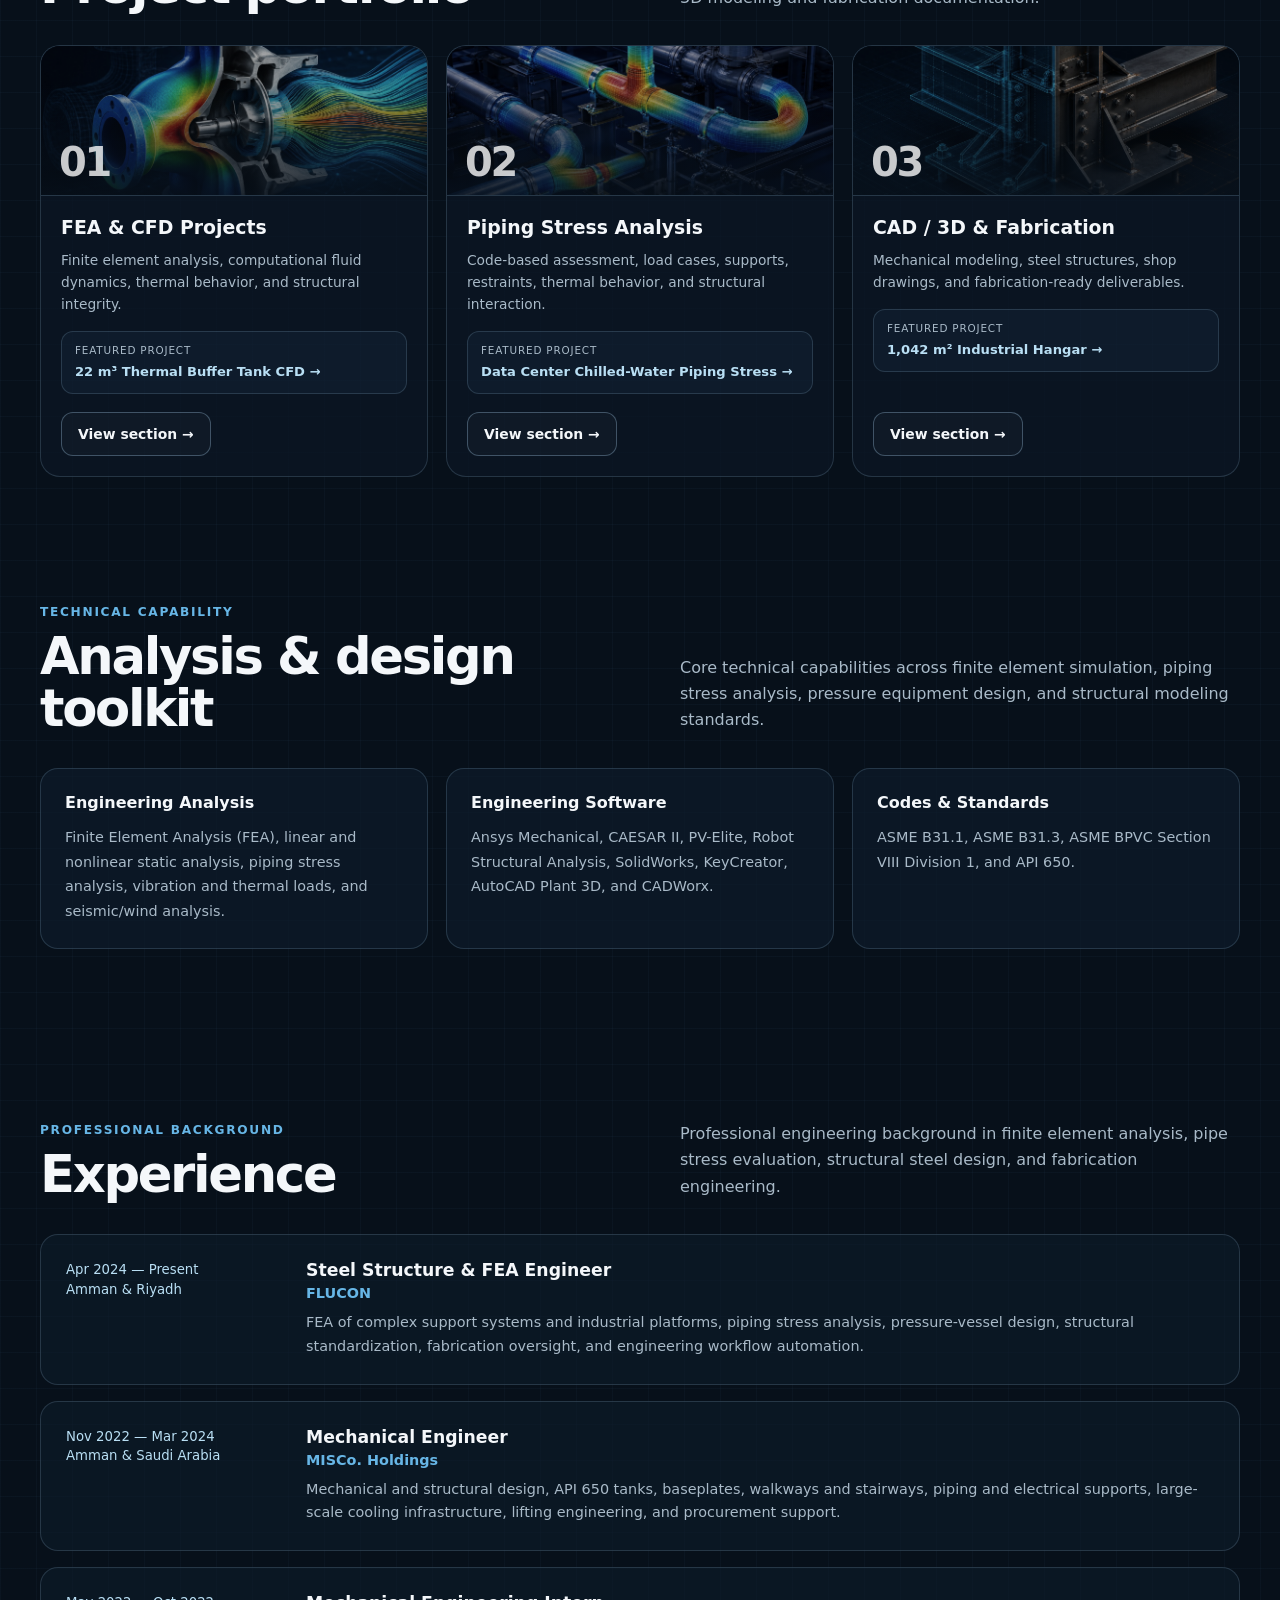
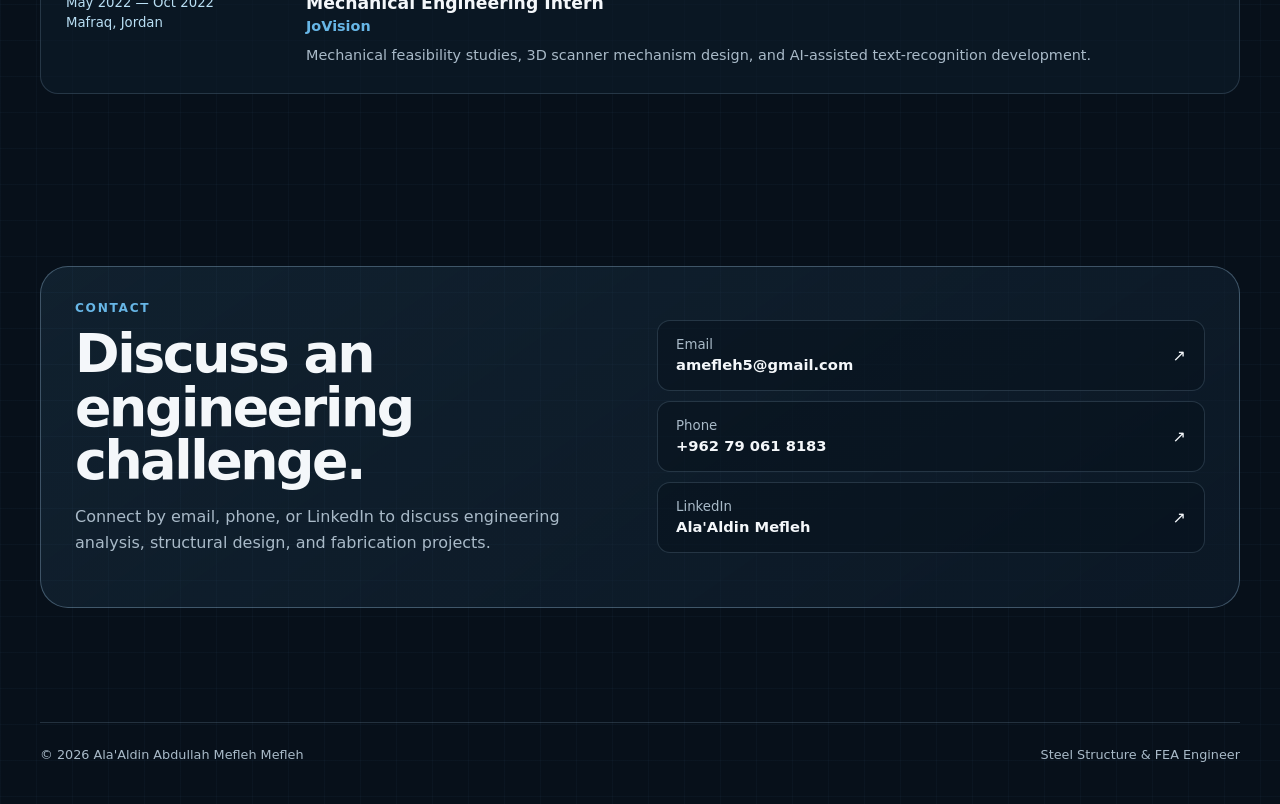
==== commit 4757afd0: "feat: add professional portrait to about section" ====
--- a/index.html
+++ b/index.html
@@ -16,6 +16,7 @@
       <span class="brand-copy"><strong>Ala'Aldin Mefleh</strong><span>Steel Structure &amp; FEA Engineer</span></span>
     </a>
     <nav class="nav-links" aria-label="Primary navigation">
+      <a href="#about">About</a>
       <a href="#projects">Projects</a>
       <a href="#skills">Skills</a>
       <a href="#experience">Experience</a>
@@ -77,6 +78,32 @@
           <small>Engineering focus</small>
           <strong>FEA · Structural Integrity · Stress Analysis</strong>
           <p>Nonlinear simulation, contact modeling, bolt pretension, pressure systems, steel structures, and fabrication engineering.</p>
+        </div>
+      </div>
+    </div>
+  </section>
+
+  <section class="section" id="about">
+    <div class="container about-grid">
+      <div class="about-portrait-wrap">
+        <img
+          class="about-portrait"
+          src="assets/images/alaa-mefleh-professional-portrait.webp"
+          alt="Ala’Aldin Mefleh, Steel Structure and FEA Engineer"
+          width="819"
+          height="1024"
+          loading="lazy"
+          decoding="async"
+        />
+      </div>
+      <div class="about-copy">
+        <div class="kicker">About</div>
+        <h2>Engineering precision from analysis to fabrication.</h2>
+        <p>Ala’Aldin Abdullah Mefleh Mefleh is a Steel Structure and FEA Engineer specializing in advanced finite element analysis, computational fluid dynamics, piping stress analysis, and fabrication-ready mechanical design.</p>
+        <p>His engineering practice bridges numerical simulation with practical manufacturing and erection requirements—delivering verified solutions for industrial steel structures, district cooling infrastructure, pressure equipment, and complex pipe-support systems across Jordan and Saudi Arabia.</p>
+        <div class="about-meta">
+          <span><strong>Location</strong> Amman, Jordan (Projects in KSA &amp; Jordan)</span>
+          <span><strong>Core Focus</strong> FEA · Piping Stress · Steel Structures · Fabrication</span>
         </div>
       </div>
     </div>
--- a/styles.css
+++ b/styles.css
@@ -118,6 +118,57 @@
 .section-header h2 { margin:0; font-size:clamp(2rem, 4vw, 3.6rem); letter-spacing:-.045em; line-height:1; }
 .section-header p { max-width:560px; color:var(--muted); line-height:1.65; margin:0; }
 .kicker { color:var(--accent); text-transform:uppercase; font-size:.76rem; letter-spacing:.14em; font-weight:800; margin-bottom:12px; }
+
+.about-grid {
+  display: grid;
+  grid-template-columns: 340px minmax(0, 1fr);
+  gap: 52px;
+  align-items: center;
+}
+.about-portrait-wrap {
+  position: relative;
+  border-radius: 20px;
+  overflow: hidden;
+  border: 1px solid var(--line);
+  background: var(--panel);
+  box-shadow: var(--shadow);
+  aspect-ratio: 819 / 1024;
+}
+.about-portrait {
+  display: block;
+  width: 100%;
+  height: 100%;
+  object-fit: cover;
+  object-position: center top;
+}
+.about-copy h2 {
+  font-size: clamp(1.85rem, 3.2vw, 2.6rem);
+  letter-spacing: -0.04em;
+  line-height: 1.15;
+  margin: 0 0 16px;
+}
+.about-copy p {
+  color: var(--muted);
+  line-height: 1.72;
+  font-size: 0.96rem;
+  margin: 0 0 14px;
+}
+.about-meta {
+  display: flex;
+  flex-wrap: wrap;
+  gap: 16px 28px;
+  margin-top: 22px;
+  padding-top: 20px;
+  border-top: 1px solid var(--line);
+  color: var(--muted);
+  font-size: 0.84rem;
+}
+.about-meta strong {
+  display: block;
+  margin-bottom: 2px;
+  color: var(--text);
+  font-weight: 700;
+}
 
 .category-block { border:1px solid var(--line); border-radius:var(--radius-lg); overflow:hidden; background:rgba(11,23,36,.78); margin-bottom:28px; }
 .category-top { display:grid; grid-template-columns: 230px 1fr auto; gap:30px; align-items:center; padding:30px; border-bottom:1px solid var(--line); }
@@ -260,6 +311,7 @@
 @media (max-width: 980px) {
   .nav-links { display:none; }
   .hero-grid { grid-template-columns:1fr; }
+  .about-grid { grid-template-columns: 290px minmax(0, 1fr); gap: 34px; }
   .engineering-card { min-height:390px; }
   .category-top { grid-template-columns:110px 1fr; }
   .category-top .btn { grid-column:2; width:max-content; }
@@ -281,6 +333,9 @@
   .hero { padding:62px 0 42px; }
   .hero h1 { font-size:clamp(2.8rem,15vw,4.6rem); }
   .hero-lede { font-size:1rem; }
+  .about-grid { grid-template-columns:1fr; gap:24px; }
+  .about-portrait-wrap { max-width:280px; margin:0 auto; width:100%; }
+  .about-meta { flex-direction:column; gap:10px; }
   .engineering-card { min-height:310px; }
   .structure-graphic { inset:18px; }
   .section { padding:62px 0; }
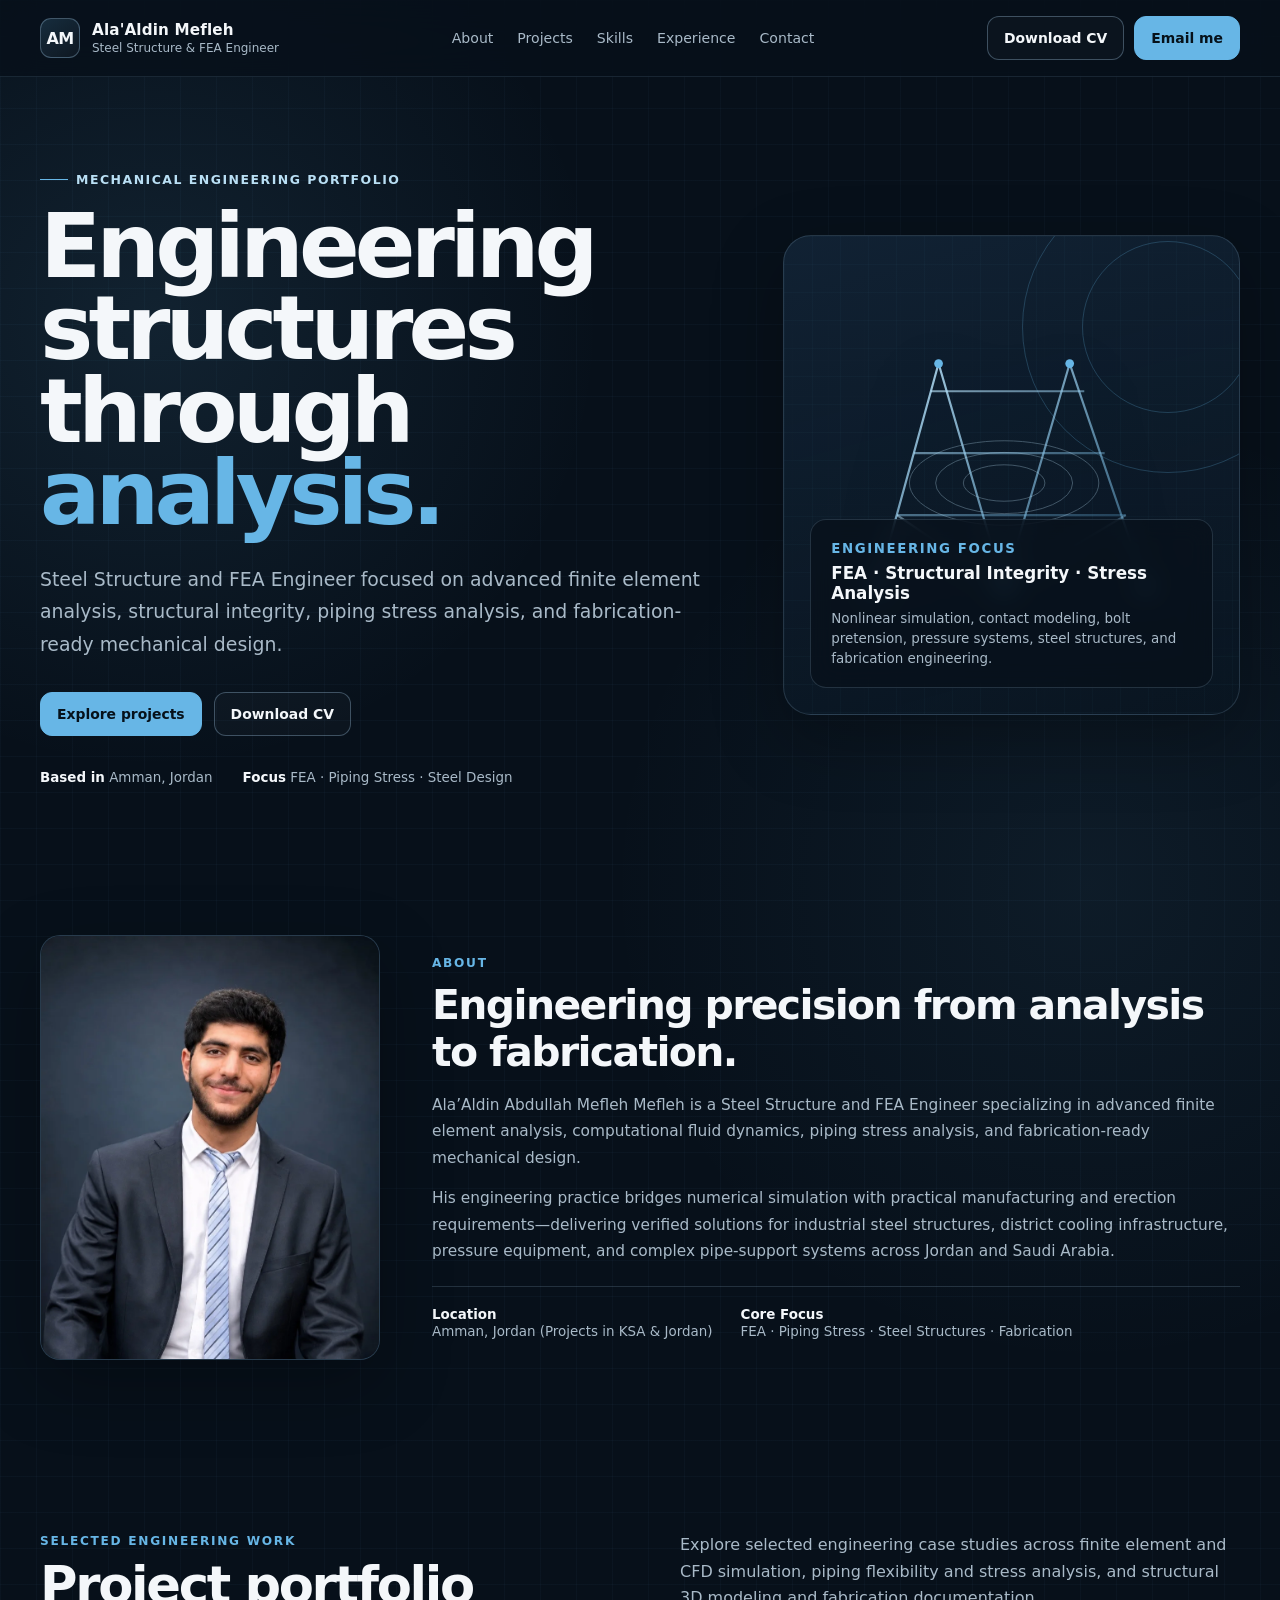
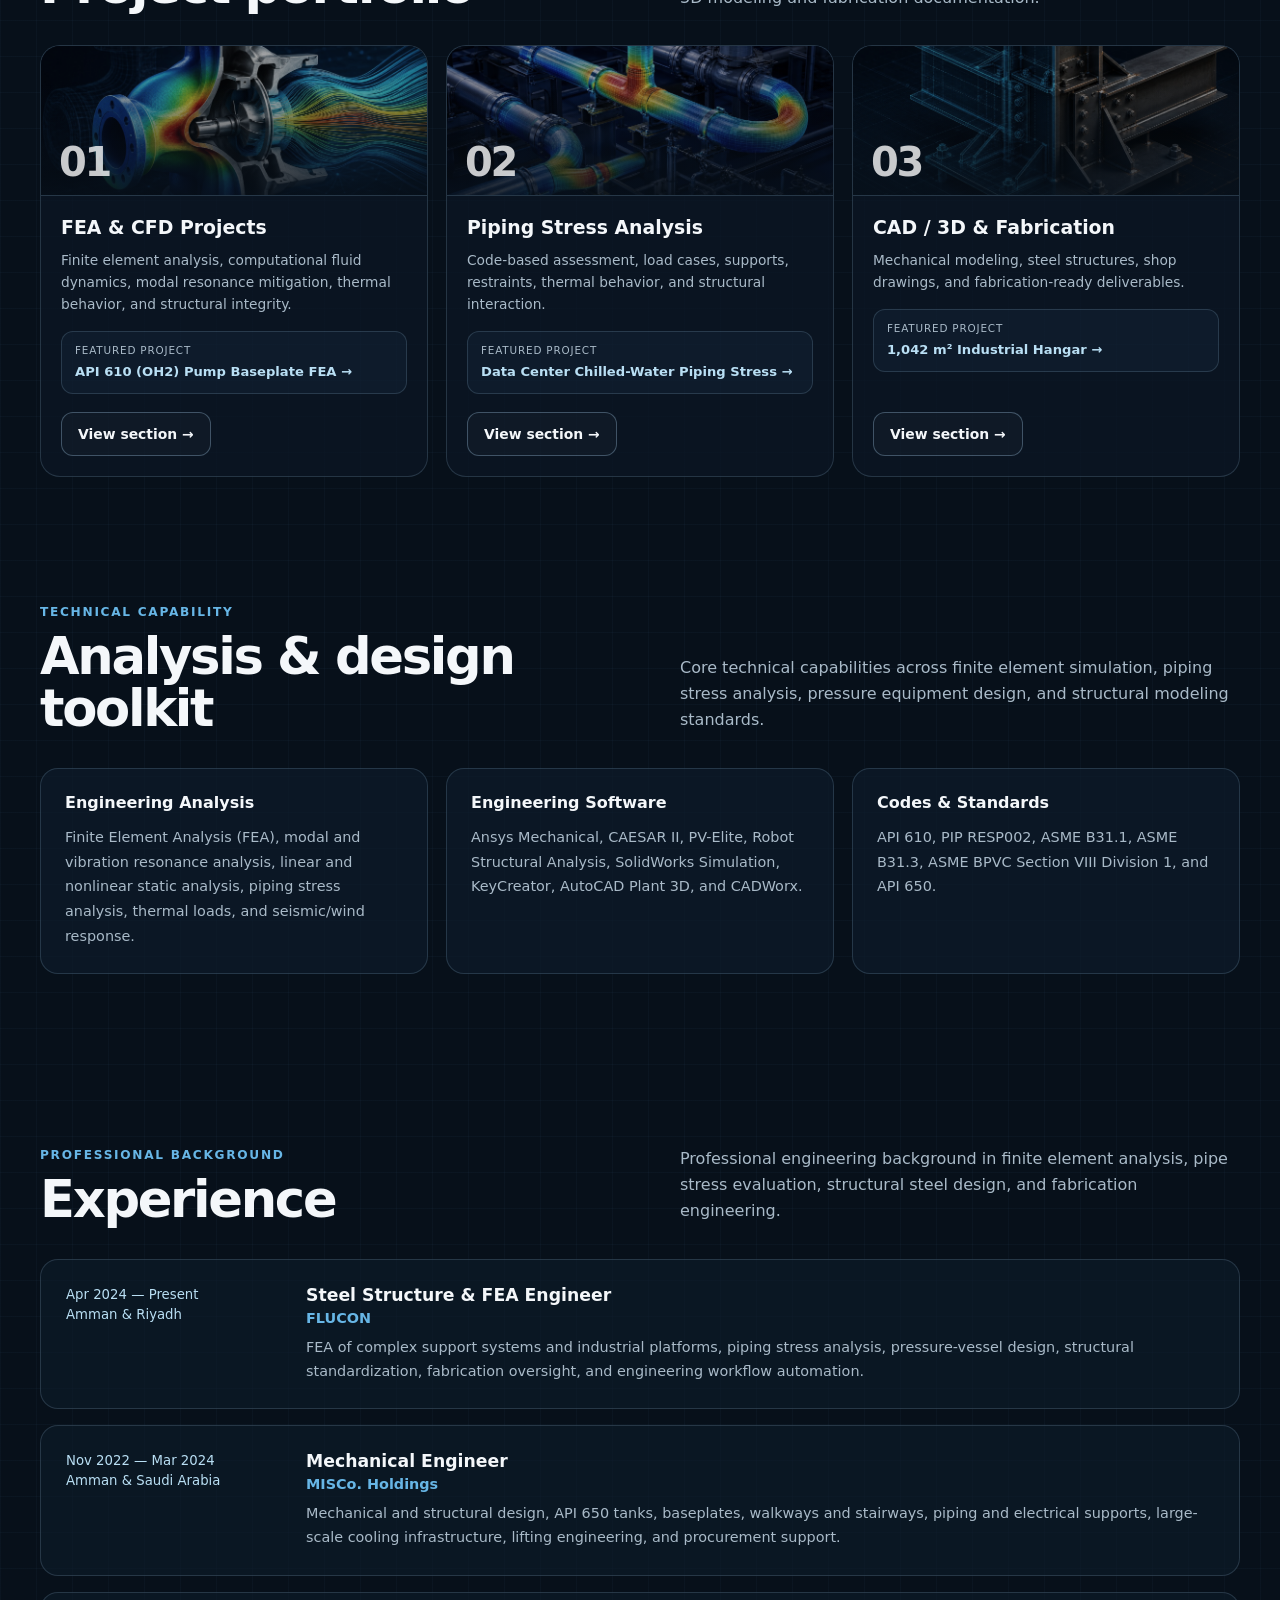
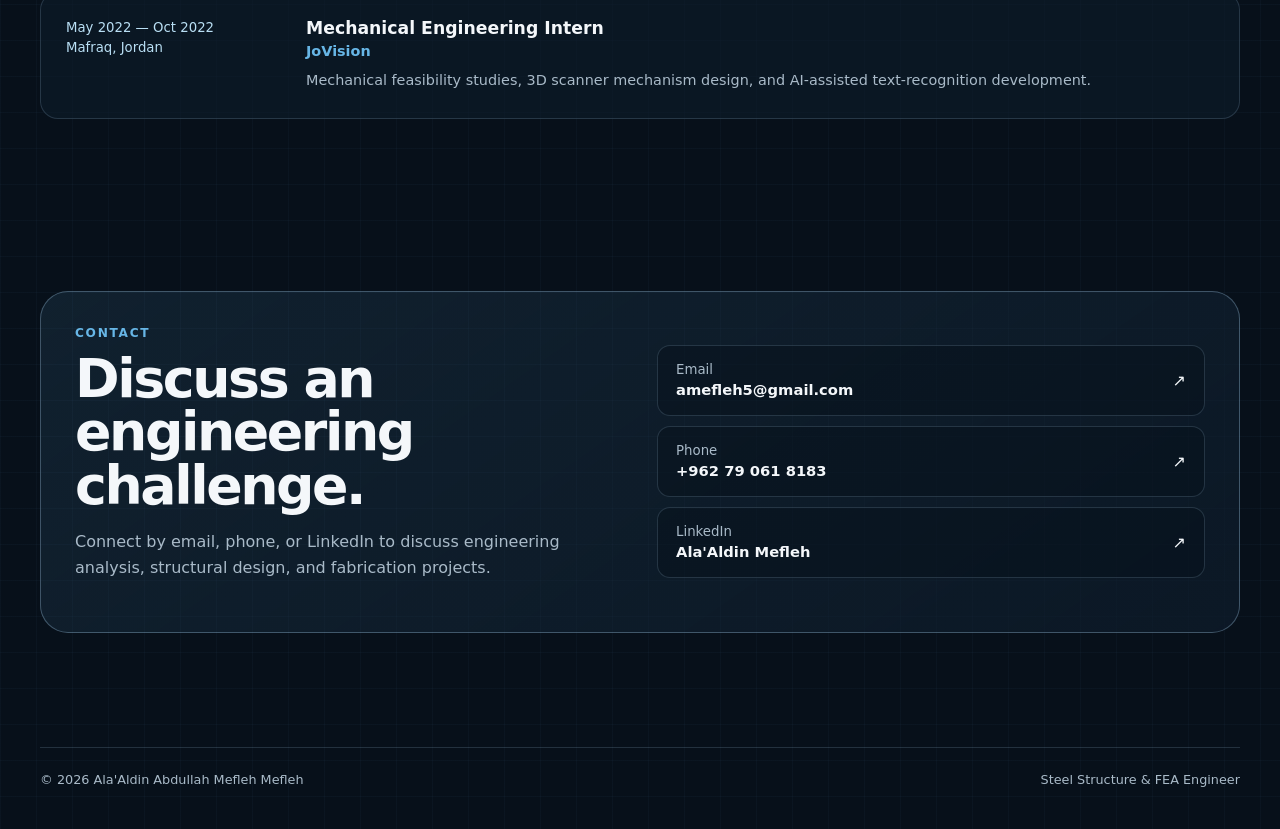
==== commit e36ecec5: "feat: add API 610 pump baseplate FEA case study and interactive comparison slider" ====
--- a/index.html
+++ b/index.html
@@ -122,7 +122,7 @@
             <img src="assets/covers/fea-cfd-category-cover.jpg" alt="Engineering simulation visual combining finite element stress contours and computational fluid dynamics streamlines">
             <span class="category-card-index">01</span>
           </div>
-          <div class="category-card-body"><h3>FEA &amp; CFD Projects</h3><p>Finite element analysis, computational fluid dynamics, thermal behavior, and structural integrity.</p><div class="featured-project"><small>Featured project</small><a href="projects/fea/22m3-thermal-buffer-tank-cfd/index.html">22 m³ Thermal Buffer Tank CFD →</a></div><a class="btn btn-ghost" href="projects/fea/index.html">View section →</a></div>
+          <div class="category-card-body"><h3>FEA &amp; CFD Projects</h3><p>Finite element analysis, computational fluid dynamics, modal resonance mitigation, thermal behavior, and structural integrity.</p><div class="featured-project"><small>Featured project</small><a href="projects/fea/api-610-pump-baseplate-fea/index.html">API 610 (OH2) Pump Baseplate FEA →</a></div><a class="btn btn-ghost" href="projects/fea/index.html">View section →</a></div>
         </article>
         <article class="category-card">
           <div class="category-card-cover"><img src="assets/covers/piping-stress-category-cover.jpg" alt="Industrial piping system visualized with stress-analysis contours"><span class="category-card-index">02</span></div>
@@ -143,9 +143,9 @@
         <p>Core technical capabilities across finite element simulation, piping stress analysis, pressure equipment design, and structural modeling standards.</p>
       </div>
       <div class="skills-grid">
-        <div class="skill-card"><h3>Engineering Analysis</h3><p>Finite Element Analysis (FEA), linear and nonlinear static analysis, piping stress analysis, vibration and thermal loads, and seismic/wind analysis.</p></div>
-        <div class="skill-card"><h3>Engineering Software</h3><p>Ansys Mechanical, CAESAR II, PV-Elite, Robot Structural Analysis, SolidWorks, KeyCreator, AutoCAD Plant 3D, and CADWorx.</p></div>
-        <div class="skill-card"><h3>Codes &amp; Standards</h3><p>ASME B31.1, ASME B31.3, ASME BPVC Section VIII Division 1, and API 650.</p></div>
+        <div class="skill-card"><h3>Engineering Analysis</h3><p>Finite Element Analysis (FEA), modal and vibration resonance analysis, linear and nonlinear static analysis, piping stress analysis, thermal loads, and seismic/wind response.</p></div>
+        <div class="skill-card"><h3>Engineering Software</h3><p>Ansys Mechanical, CAESAR II, PV-Elite, Robot Structural Analysis, SolidWorks Simulation, KeyCreator, AutoCAD Plant 3D, and CADWorx.</p></div>
+        <div class="skill-card"><h3>Codes &amp; Standards</h3><p>API 610, PIP RESP002, ASME B31.1, ASME B31.3, ASME BPVC Section VIII Division 1, and API 650.</p></div>
       </div>
     </div>
   </section>
--- a/styles.css
+++ b/styles.css
@@ -288,6 +288,349 @@
 .data-table tbody tr:last-child td { border-bottom:none; }
 .data-table tbody tr:hover { background:rgba(103,182,230,.04); }
 .data-table .highlight-cell { color:var(--accent-2); font-weight:700; }
+
+/* Interactive Compare Slider */
+.compare-container { margin: 20px 0; }
+.compare-slider {
+  position: relative;
+  width: 100%;
+  aspect-ratio: 16/10;
+  border-radius: 18px;
+  overflow: hidden;
+  border: 1px solid var(--line);
+  background: #0b1724;
+  user-select: none;
+  touch-action: none;
+  cursor: ew-resize;
+  box-shadow: var(--shadow);
+}
+.compare-slide {
+  position: absolute;
+  inset: 0;
+  width: 100%;
+  height: 100%;
+}
+.compare-after {
+  z-index: 1;
+}
+.compare-before {
+  z-index: 2;
+  clip-path: inset(0 calc(100% - var(--compare-pos, 50%)) 0 0);
+  will-change: clip-path;
+}
+.compare-slide img {
+  width: 100%;
+  height: 100%;
+  object-fit: contain;
+  background: #0b1724;
+  display: block;
+  pointer-events: none;
+}
+.compare-badge {
+  position: absolute;
+  z-index: 4;
+  top: 14px;
+  padding: 6px 12px;
+  border-radius: 8px;
+  font-size: 0.75rem;
+  font-weight: 750;
+  letter-spacing: 0.04em;
+  backdrop-filter: blur(12px);
+  pointer-events: none;
+  box-shadow: 0 4px 12px rgba(0,0,0,0.4);
+}
+.compare-badge-before {
+  left: 14px;
+  background: rgba(15, 23, 42, 0.85);
+  color: #f87171;
+  border: 1px solid rgba(239, 68, 68, 0.4);
+}
+.compare-badge-after {
+  right: 14px;
+  background: rgba(15, 23, 42, 0.85);
+  color: var(--accent-2);
+  border: 1px solid rgba(103, 182, 230, 0.45);
+}
+.compare-handle {
+  position: absolute;
+  top: 0;
+  bottom: 0;
+  left: var(--compare-pos, 50%);
+  width: 44px;
+  margin-left: -22px;
+  z-index: 5;
+  display: flex;
+  align-items: center;
+  justify-content: center;
+  cursor: ew-resize;
+  touch-action: none;
+  outline: none;
+}
+.compare-handle-line {
+  position: absolute;
+  top: 0;
+  bottom: 0;
+  left: 50%;
+  width: 2px;
+  transform: translateX(-50%);
+  background: #ffffff;
+  box-shadow: 0 0 12px rgba(103, 182, 230, 0.8);
+}
+.compare-handle-button {
+  width: 42px;
+  height: 42px;
+  border-radius: 50%;
+  background: #0e1c2b;
+  border: 2px solid var(--accent);
+  color: var(--accent-2);
+  display: flex;
+  align-items: center;
+  justify-content: center;
+  gap: 2px;
+  box-shadow: 0 4px 18px rgba(0,0,0,0.6);
+  z-index: 2;
+  transition: transform 0.15s ease, border-color 0.15s ease, background 0.15s ease;
+}
+.compare-slider:hover .compare-handle-button,
+.compare-handle:focus-visible .compare-handle-button {
+  transform: scale(1.12);
+  border-color: #ffffff;
+  background: #142a3f;
+}
+.compare-caption {
+  margin-top: 10px;
+  font-size: 0.82rem;
+  color: var(--muted);
+  text-align: center;
+  display: flex;
+  align-items: center;
+  justify-content: center;
+  gap: 8px;
+}
+.compare-caption kbd {
+  display: inline-block;
+  padding: 2px 6px;
+  font-size: 0.72rem;
+  background: rgba(255,255,255,0.06);
+  border: 1px solid var(--line);
+  border-radius: 4px;
+  color: var(--accent-2);
+}
+
+/* Technical Specification Cards */
+.specs-grid {
+  display: grid;
+  grid-template-columns: repeat(3, minmax(0, 1fr));
+  gap: 14px;
+  margin: 18px 0 26px;
+}
+.spec-card {
+  padding: 20px;
+  border: 1px solid var(--line);
+  border-radius: 16px;
+  background: linear-gradient(150deg, rgba(14,28,43,0.85), rgba(9,21,33,0.7));
+  display: flex;
+  flex-direction: column;
+  justify-content: space-between;
+  transition: border-color 0.2s ease, transform 0.2s ease;
+}
+.spec-card:hover {
+  border-color: rgba(103,182,230,0.4);
+  transform: translateY(-2px);
+}
+.spec-card-top {
+  display: flex;
+  justify-content: space-between;
+  align-items: flex-start;
+  gap: 10px;
+  margin-bottom: 8px;
+}
+.spec-label {
+  font-size: 0.74rem;
+  text-transform: uppercase;
+  letter-spacing: 0.08em;
+  color: var(--muted);
+  font-weight: 700;
+}
+.spec-tag {
+  font-size: 0.68rem;
+  padding: 3px 8px;
+  border-radius: 999px;
+  border: 1px solid var(--line);
+  color: var(--accent-2);
+  background: rgba(103,182,230,0.08);
+  font-weight: 600;
+  white-space: nowrap;
+}
+.spec-value {
+  font-size: clamp(1.3rem, 2.2vw, 1.7rem);
+  font-weight: 800;
+  color: var(--text);
+  letter-spacing: -0.03em;
+  margin: 4px 0 6px;
+  line-height: 1.15;
+}
+.spec-value span {
+  font-size: 0.7em;
+  color: var(--accent-2);
+  font-weight: 600;
+  margin-left: 2px;
+}
+.spec-notes {
+  font-size: 0.82rem;
+  color: var(--muted);
+  line-height: 1.55;
+  margin: 0;
+}
+
+/* Status & Delta Badges */
+.badge-hazard {
+  display: inline-flex;
+  align-items: center;
+  gap: 5px;
+  padding: 4px 10px;
+  border-radius: 6px;
+  background: rgba(239, 68, 68, 0.15);
+  color: #f87171;
+  border: 1px solid rgba(239, 68, 68, 0.35);
+  font-weight: 700;
+  font-size: 0.76rem;
+  white-space: nowrap;
+}
+.badge-safe {
+  display: inline-flex;
+  align-items: center;
+  gap: 5px;
+  padding: 4px 10px;
+  border-radius: 6px;
+  background: rgba(34, 197, 94, 0.15);
+  color: #4ade80;
+  border: 1px solid rgba(34, 197, 94, 0.35);
+  font-weight: 700;
+  font-size: 0.76rem;
+  white-space: nowrap;
+}
+.badge-increase {
+  display: inline-flex;
+  align-items: center;
+  gap: 4px;
+  padding: 4px 9px;
+  border-radius: 6px;
+  background: rgba(103, 182, 230, 0.14);
+  color: var(--accent-2);
+  border: 1px solid var(--line-strong);
+  font-weight: 700;
+  font-size: 0.76rem;
+  white-space: nowrap;
+}
+
+/* Dynamic Resonance Margin Spectrum Bar */
+.resonance-diagram {
+  margin: 22px 0;
+  padding: 22px;
+  border: 1px solid var(--line);
+  border-radius: 16px;
+  background: linear-gradient(160deg, rgba(14,28,43,0.8), rgba(7,16,26,0.9));
+}
+.resonance-diagram-header {
+  display: flex;
+  justify-content: space-between;
+  align-items: center;
+  flex-wrap: wrap;
+  gap: 12px;
+  margin-bottom: 16px;
+}
+.resonance-diagram-title {
+  font-size: 0.88rem;
+  font-weight: 800;
+  color: var(--text);
+  letter-spacing: 0.02em;
+}
+.resonance-legend {
+  display: flex;
+  gap: 14px;
+  font-size: 0.75rem;
+  color: var(--muted);
+  flex-wrap: wrap;
+}
+.legend-item {
+  display: flex;
+  align-items: center;
+  gap: 6px;
+}
+.legend-dot {
+  width: 10px;
+  height: 10px;
+  border-radius: 50%;
+}
+.legend-dot.hazard { background: #f87171; box-shadow: 0 0 6px #ef4444; }
+.legend-dot.safe { background: #4ade80; box-shadow: 0 0 6px #22c55e; }
+.legend-dot.motor { background: var(--accent); box-shadow: 0 0 6px var(--accent); }
+.resonance-bar-track {
+  position: relative;
+  height: 38px;
+  background: rgba(255,255,255,0.03);
+  border: 1px solid var(--line);
+  border-radius: 10px;
+  overflow: hidden;
+  margin: 8px 0;
+}
+.resonance-zone-band {
+  position: absolute;
+  top: 0;
+  bottom: 0;
+  left: 40%;
+  width: 25%;
+  background: repeating-linear-gradient(
+    -45deg,
+    rgba(239, 68, 68, 0.15),
+    rgba(239, 68, 68, 0.15) 8px,
+    rgba(239, 68, 68, 0.28) 8px,
+    rgba(239, 68, 68, 0.28) 16px
+  );
+  border-left: 1.5px dashed #ef4444;
+  border-right: 1.5px dashed #ef4444;
+  display: flex;
+  align-items: center;
+  justify-content: center;
+  font-size: 0.7rem;
+  font-weight: 800;
+  color: #fca5a5;
+  letter-spacing: 0.06em;
+  text-transform: uppercase;
+  z-index: 1;
+}
+.resonance-pin {
+  position: absolute;
+  top: 0;
+  bottom: 0;
+  width: 3px;
+  transform: translateX(-50%);
+  z-index: 3;
+}
+.resonance-pin.pin-baseline {
+  left: 50%;
+  background: #f87171;
+  box-shadow: 0 0 10px #ef4444;
+}
+.resonance-pin.pin-motor {
+  left: 52.5%;
+  background: var(--accent);
+  box-shadow: 0 0 8px var(--accent);
+}
+.resonance-pin.pin-optimized {
+  left: 72%;
+  background: #4ade80;
+  box-shadow: 0 0 12px #22c55e;
+}
+.resonance-scale-labels {
+  display: flex;
+  justify-content: space-between;
+  font-size: 0.75rem;
+  color: var(--muted);
+  padding: 0 4px;
+}
+
 .lightbox-open { overflow:hidden; }
 .image-lightbox { width:100vw; max-width:none; height:100vh; max-height:none; margin:0; padding:18px; border:0; background:rgba(4,10,16,.96); color:var(--text); }
 .image-lightbox::backdrop { background:rgba(4,10,16,.9); }
@@ -322,6 +665,7 @@
   .detail-aside { position:static; }
   .results-grid { grid-template-columns:repeat(3,minmax(0,1fr)); }
   .design-demand-grid { grid-template-columns:repeat(2,minmax(0,1fr)); }
+  .specs-grid { grid-template-columns:repeat(2, minmax(0,1fr)); }
 }
 
 @media (max-width: 680px) {
@@ -357,6 +701,9 @@
   .results-heading > p { margin-top:8px; }
   .results-grid { grid-template-columns:minmax(0,1fr); }
   .design-demand-grid { grid-template-columns:minmax(0,1fr); }
+  .specs-grid { grid-template-columns:minmax(0, 1fr); }
+  .compare-slider { aspect-ratio: 4/3; }
+  .compare-badge { font-size: 0.68rem; padding: 4px 8px; }
   .page-hero { padding-top:48px; }
   .page-hero h1 { font-size:clamp(2.1rem,8.5vw,3.4rem); overflow-wrap:break-word; }
 }
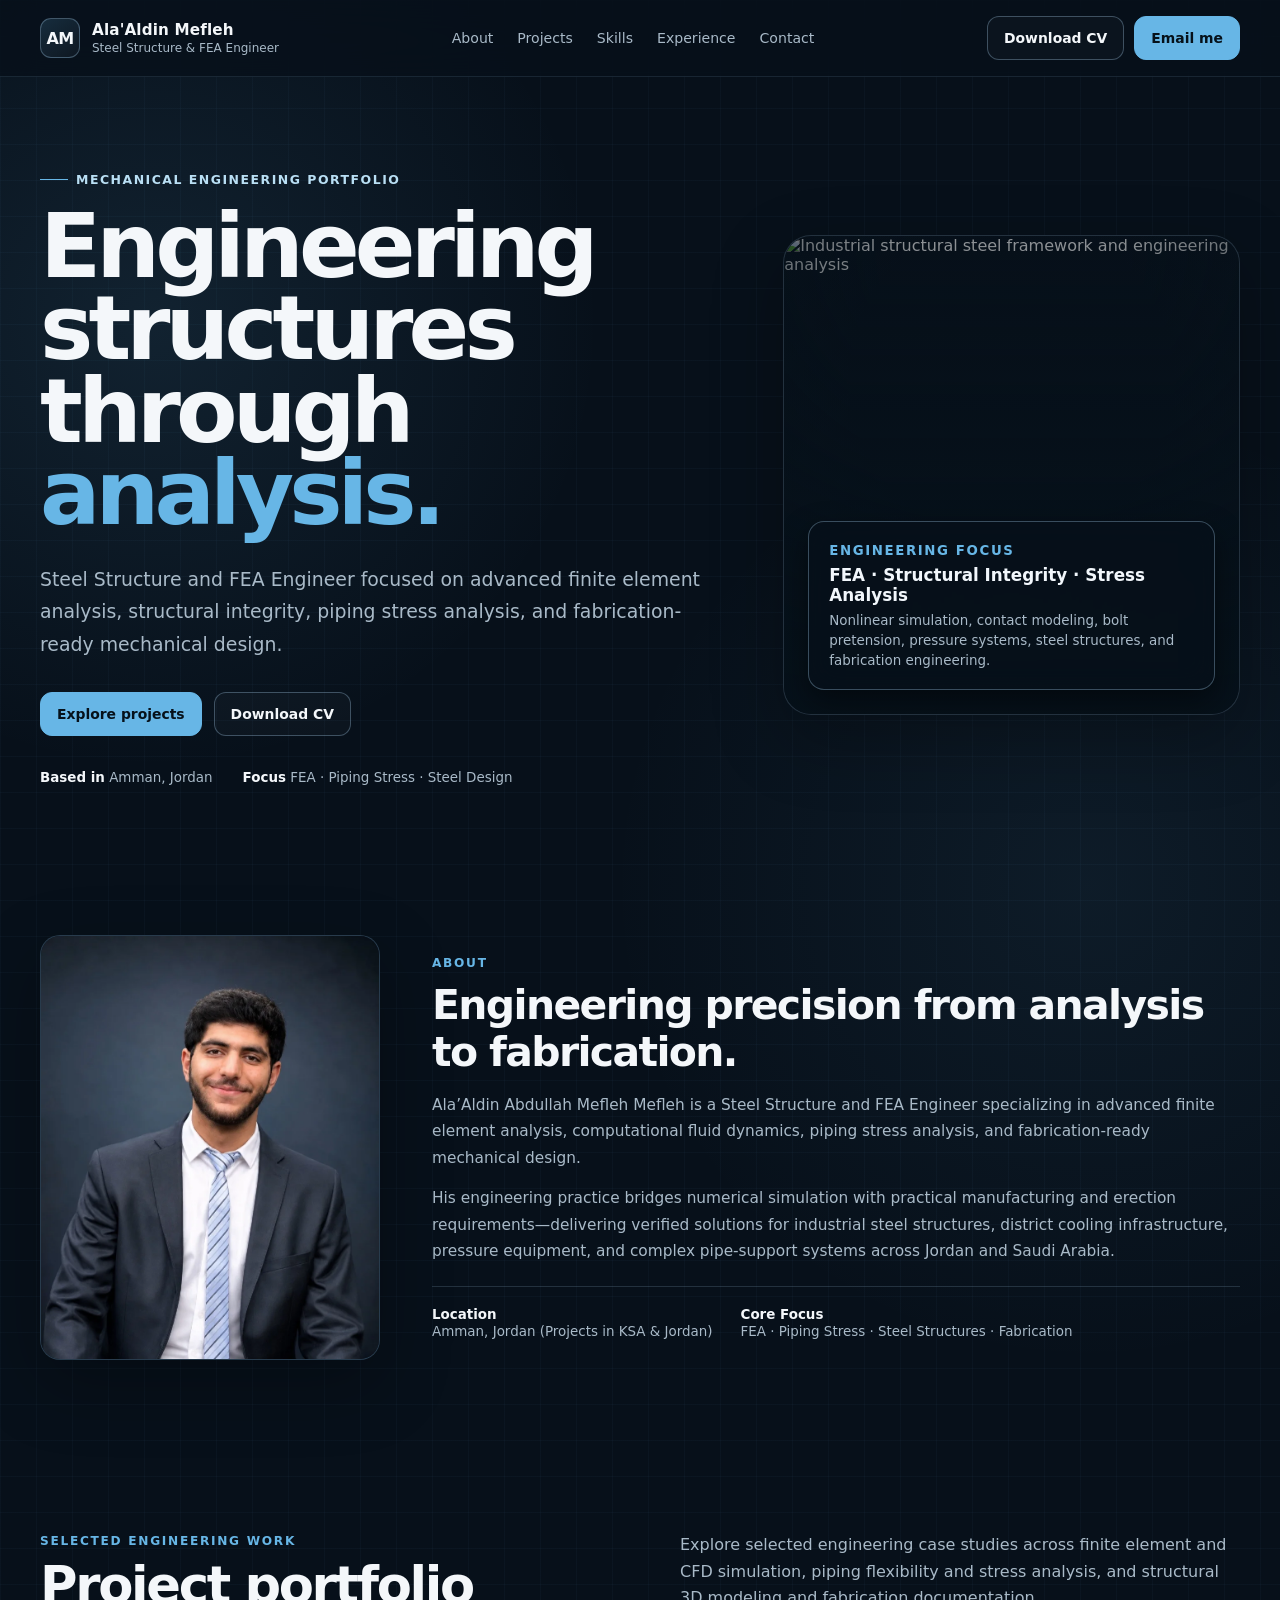
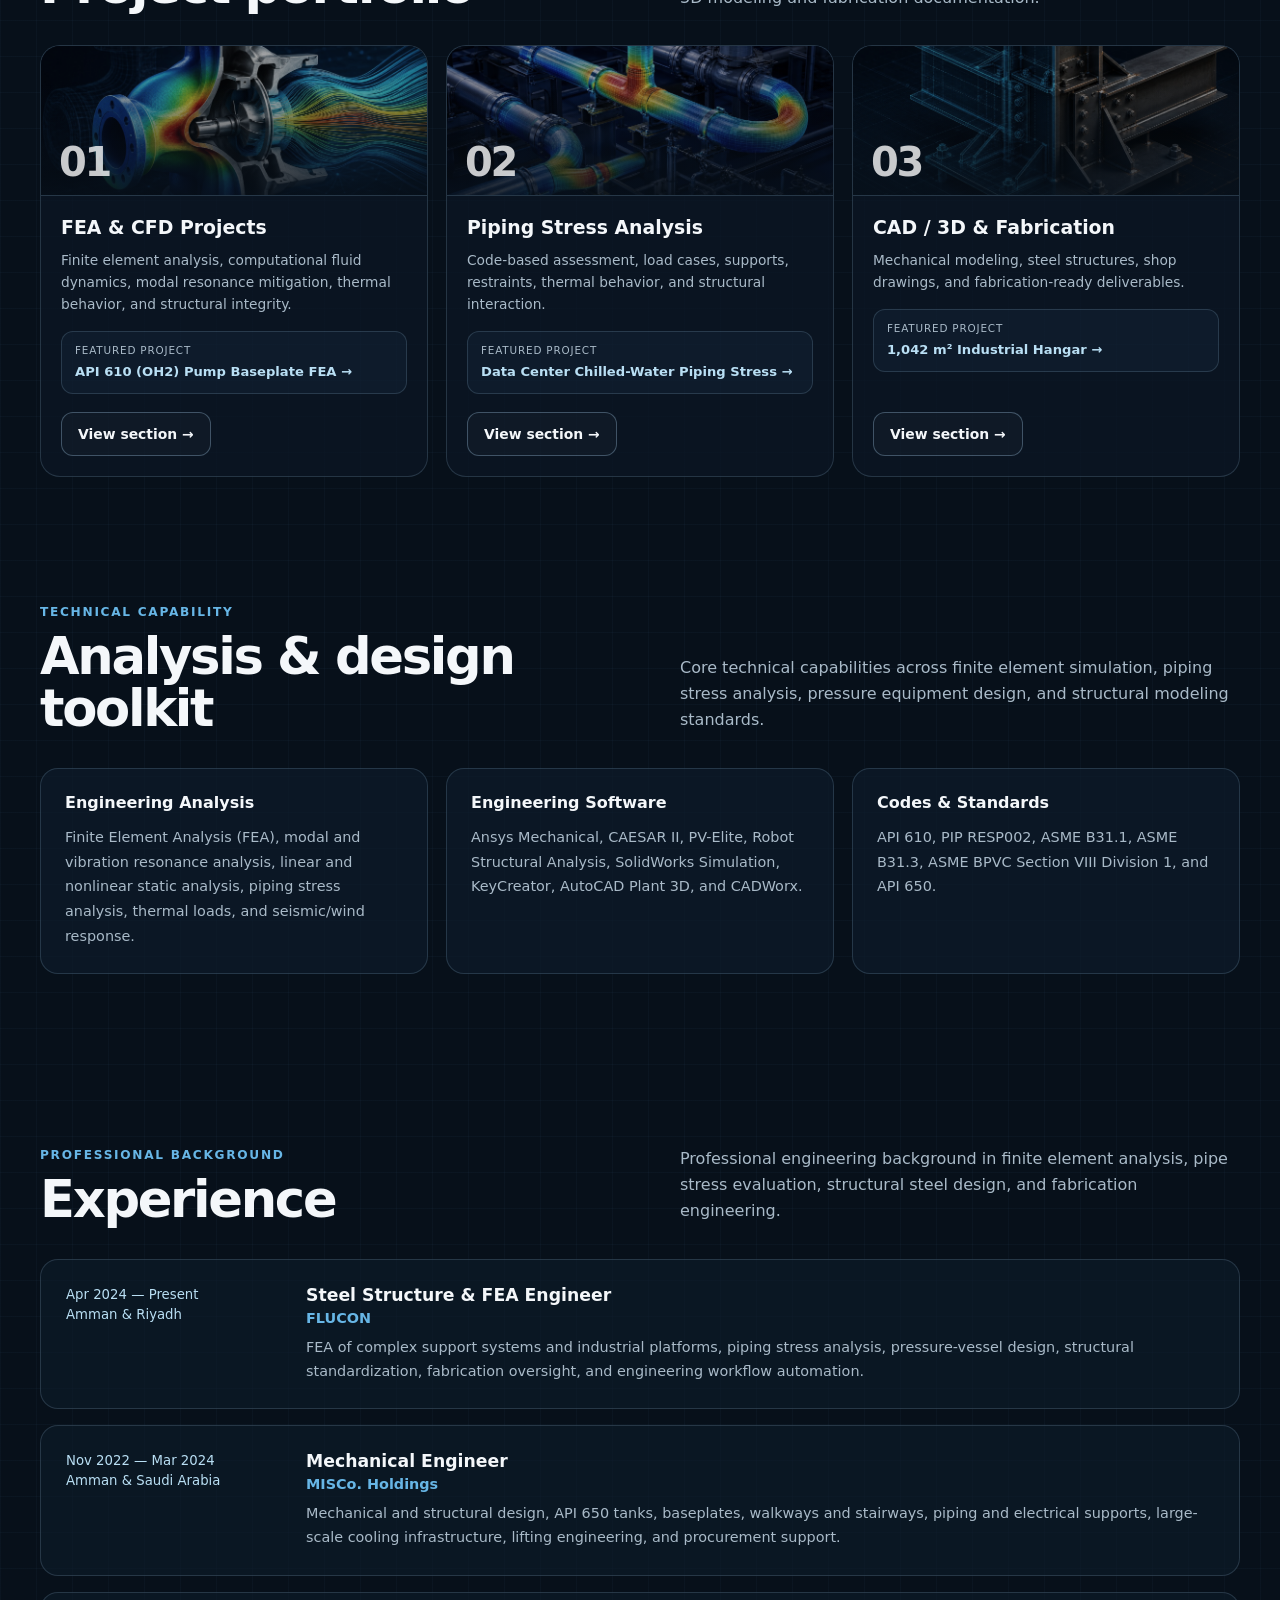
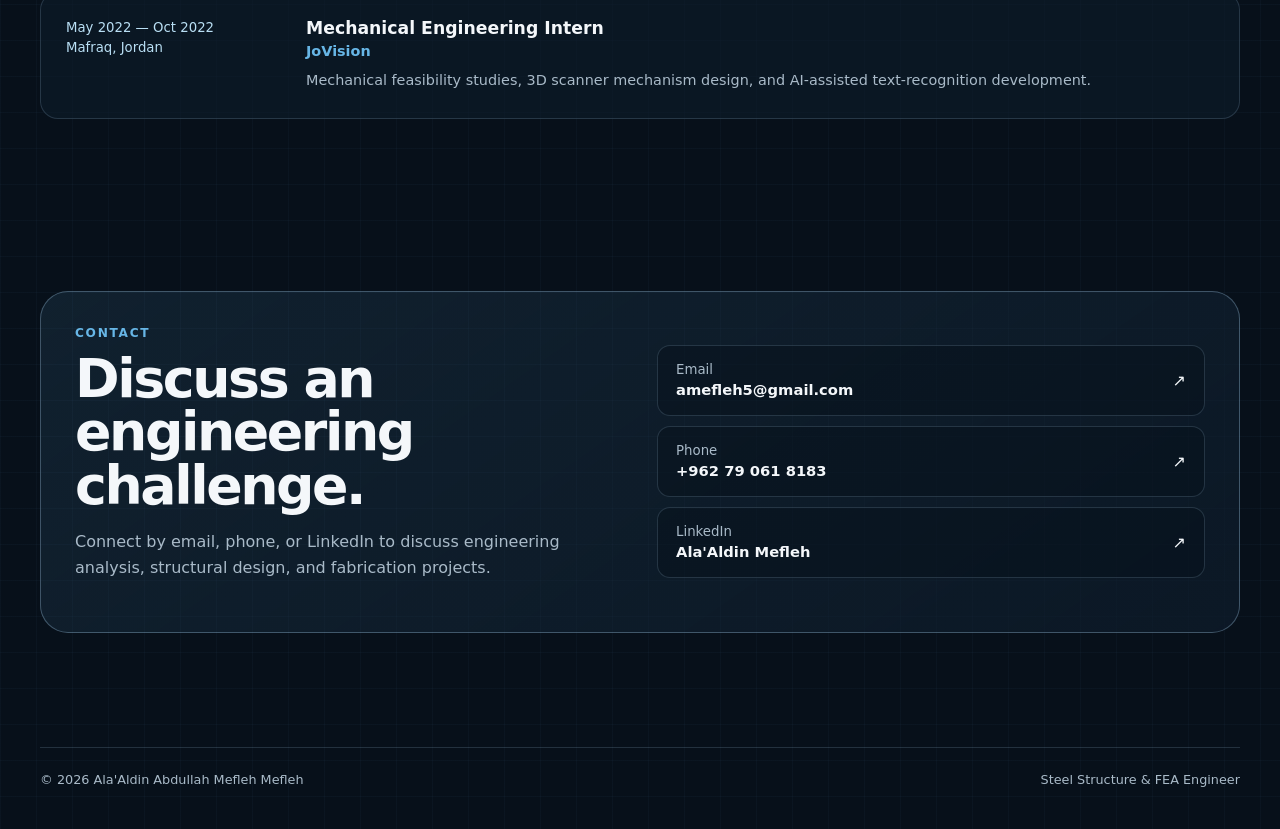
==== commit 1c6f2c57: "feat: replace engineering focus card background illustration with structural steel imagery and scrim" ====
--- a/index.html
+++ b/index.html
@@ -46,34 +46,15 @@
         </div>
       </div>
 
-      <div class="engineering-card" aria-label="Abstract structural engineering illustration">
-        <div class="blueprint-lines"></div>
-        <div class="structure-graphic">
-          <svg viewBox="0 0 520 470" role="img" aria-labelledby="structTitle">
-            <title id="structTitle">Abstract steel frame and stress contours</title>
-            <defs>
-              <linearGradient id="g" x1="0" y1="0" x2="1" y2="1">
-                <stop offset="0" stop-color="#b9dff4" stop-opacity=".95"/>
-                <stop offset="1" stop-color="#67b6e6" stop-opacity=".35"/>
-              </linearGradient>
-            </defs>
-            <g fill="none" stroke="url(#g)" stroke-width="3">
-              <path d="M75 390 L160 82 L250 390 L340 82 L445 390"/>
-              <path d="M103 290 H417 M126 205 H388 M149 120 H360" opacity=".75"/>
-              <path d="M75 390 H445" stroke-width="5"/>
-              <path d="M160 82 L340 82" stroke-width="5"/>
-              <path d="M103 290 L250 390 L417 290" opacity=".5"/>
-            </g>
-            <g fill="#67b6e6">
-              <circle cx="160" cy="82" r="6"/><circle cx="340" cy="82" r="6"/><circle cx="75" cy="390" r="6"/><circle cx="250" cy="390" r="6"/><circle cx="445" cy="390" r="6"/>
-            </g>
-            <g fill="none" stroke="#b9dff4" stroke-width="1.2" opacity=".35">
-              <ellipse cx="250" cy="246" rx="130" ry="58"/>
-              <ellipse cx="250" cy="246" rx="94" ry="42"/>
-              <ellipse cx="250" cy="246" rx="56" ry="25"/>
-            </g>
-          </svg>
-        </div>
+      <div class="engineering-card" aria-label="Structural steel engineering and FEA focus">
+        <img
+          class="engineering-card-bg"
+          src="https://images.unsplash.com/photo-1504307651254-35680f356dfd?auto=format&fit=crop&w=1200&q=80"
+          alt="Industrial structural steel framework and engineering analysis"
+          loading="eager"
+          decoding="async"
+        />
+        <div class="engineering-card-scrim" aria-hidden="true"></div>
         <div class="engineering-badge">
           <small>Engineering focus</small>
           <strong>FEA · Structural Integrity · Stress Analysis</strong>
--- a/styles.css
+++ b/styles.css
@@ -96,20 +96,31 @@
 
 .engineering-card {
   position:relative; min-height:480px; border:1px solid var(--line); border-radius:var(--radius-lg);
-  background: linear-gradient(165deg, rgba(18,35,53,.93), rgba(9,21,33,.8)); overflow:hidden; box-shadow:var(--shadow);
-}
-.engineering-card::before, .engineering-card::after { content:""; position:absolute; border:1px solid rgba(103,182,230,.24); border-radius:50%; }
-.engineering-card::before { width:290px; height:290px; right:-75px; top:-55px; }
-.engineering-card::after { width:170px; height:170px; right:-15px; top:5px; }
-.blueprint-lines { position:absolute; inset:0; opacity:.55; background-image:linear-gradient(rgba(103,182,230,.06) 1px,transparent 1px),linear-gradient(90deg,rgba(103,182,230,.06) 1px,transparent 1px); background-size:28px 28px; }
-.structure-graphic { position:absolute; inset:38px; display:grid; place-items:center; }
-.structure-graphic svg { width:100%; height:100%; filter: drop-shadow(0 18px 35px rgba(0,0,0,.25)); }
+  background-color:#07101a; overflow:hidden; box-shadow:var(--shadow);
+}
+.engineering-card-bg {
+  position:absolute; inset:0; width:100%; height:100%;
+  object-fit:cover; object-position:center; border-radius:inherit;
+  filter:brightness(.72) contrast(1.1) saturate(.85);
+  transform:scale(1);
+  transition:transform .6s cubic-bezier(.16,1,.3,1), filter .6s ease;
+}
+.engineering-card:hover .engineering-card-bg {
+  transform:scale(1.035);
+  filter:brightness(.78) contrast(1.12) saturate(.95);
+}
+.engineering-card-scrim {
+  position:absolute; inset:0; border-radius:inherit; pointer-events:none;
+  background:linear-gradient(180deg, rgba(6,17,26,.22) 0%, rgba(6,17,26,.5) 42%, rgba(6,17,26,.95) 100%),
+             radial-gradient(circle at 50% 30%, transparent 40%, rgba(6,17,26,.6) 100%);
+}
 .engineering-badge {
-  position:absolute; left:26px; bottom:26px; right:26px; padding:18px 20px; border:1px solid var(--line);
-  background:rgba(7,16,26,.72); backdrop-filter:blur(12px); border-radius:16px;
+  position:absolute; left:24px; bottom:24px; right:24px; z-index:2; padding:18px 20px; border:1px solid var(--line-strong);
+  background:rgba(7,16,26,.82); backdrop-filter:blur(14px); -webkit-backdrop-filter:blur(14px); border-radius:16px;
+  box-shadow:0 12px 30px rgba(0,0,0,.45);
 }
 .engineering-badge small { color:var(--accent); text-transform:uppercase; letter-spacing:.12em; font-weight:800; }
-.engineering-badge strong { display:block; font-size:1.05rem; margin-top:6px; }
+.engineering-badge strong { display:block; font-size:1.05rem; margin-top:6px; color:#f2f7fc; }
 .engineering-badge p { color:var(--muted); margin:6px 0 0; font-size:.84rem; line-height:1.5; }
 
 .section { padding: 86px 0; }
@@ -273,13 +284,16 @@
 .detail-aside dd { margin:4px 0 0; font-size:.9rem; }
 .scope-list { margin:0; padding-left:1.25rem; color:var(--muted); line-height:1.75; }
 .scope-list li + li { margin-top:8px; }
-.project-gallery { display:grid; grid-template-columns:repeat(2,minmax(0,1fr)); gap:16px; }
-.project-gallery figure { margin:0; overflow:hidden; border:1px solid var(--line); border-radius:16px; background:#0b1724; }
-.project-gallery img { display:block; width:100%; aspect-ratio:4/3; object-fit:contain; background:#0b1724; cursor:zoom-in; transition:filter .2s ease, transform .2s ease; }
+.project-gallery { display:grid; grid-template-columns:repeat(2,minmax(0,1fr)); gap:16px; margin: 16px 0; }
+.project-gallery-single { grid-template-columns: 1fr; }
+.gallery-span-full { grid-column: 1 / -1; }
+.project-gallery figure { margin:0; overflow:hidden; border:1px solid var(--line); border-radius:16px; background:#0b1724; display:flex; flex-direction:column; justify-content:space-between; box-shadow:0 6px 24px rgba(0,0,0,0.3); }
+.project-gallery img { display:block; width:100%; height:auto; aspect-ratio:16/10; object-fit:contain; background:#0b1724; cursor:zoom-in; transition:filter .2s ease, transform .2s ease; image-rendering:-webkit-optimize-contrast; image-rendering:crisp-edges; -ms-interpolation-mode:nearest-neighbor; }
+.gallery-span-full img { aspect-ratio:auto; max-height:none; }
 .project-gallery img:hover { filter:brightness(1.12); transform:scale(1.012); }
 .project-gallery img:focus-visible, .project-cover-image img:focus-visible { outline:3px solid var(--accent); outline-offset:-3px; }
-.project-cover-image img { cursor:zoom-in; }
-.project-gallery figcaption { padding:11px 13px; color:var(--muted); font-size:.8rem; border-top:1px solid var(--line); }
+.project-cover-image img { cursor:zoom-in; image-rendering:-webkit-optimize-contrast; image-rendering:crisp-edges; }
+.project-gallery figcaption { padding:12px 16px; color:var(--muted); font-size:.82rem; border-top:1px solid var(--line); line-height:1.5; background:rgba(7,16,26,0.6); }
 .project-note { padding:16px 18px; border-left:3px solid var(--accent); background:rgba(103,182,230,.06); border-radius:0 12px 12px 0; }
 .data-table-wrapper { overflow-x:auto; -webkit-overflow-scrolling:touch; max-width:100%; min-width:0; border:1px solid var(--line); border-radius:16px; background:rgba(14,28,43,.75); margin:18px 0; }
 .data-table { width:100%; border-collapse:collapse; font-size:.82rem; text-align:left; white-space:nowrap; }
@@ -633,9 +647,7 @@
 
 .lightbox-open { overflow:hidden; }
 .image-lightbox { width:100vw; max-width:none; height:100vh; max-height:none; margin:0; padding:18px; border:0; background:rgba(4,10,16,.96); color:var(--text); }
-.image-lightbox::backdrop { background:rgba(4,10,16,.9); }
-.image-lightbox-frame { position:relative; width:100%; height:100%; display:grid; grid-template-columns:56px minmax(0,1fr) 56px; grid-template-rows:minmax(0,1fr) auto; align-items:center; gap:12px; }
-.image-lightbox-image { grid-column:2; grid-row:1; display:block; width:100%; height:100%; object-fit:contain; }
+.image-lightbox-image { grid-column:2; grid-row:1; display:block; width:100%; max-width:96vw; height:100%; max-height:88vh; margin:0 auto; object-fit:contain; image-rendering:-webkit-optimize-contrast; image-rendering:crisp-edges; -ms-interpolation-mode:nearest-neighbor; }
 .image-lightbox-caption { grid-column:2; grid-row:2; margin:0; min-height:1.5em; text-align:center; color:var(--muted); font-size:.86rem; }
 .image-lightbox-close, .image-lightbox-nav { position:relative; z-index:2; border:1px solid var(--line-strong); background:rgba(14,28,43,.9); color:var(--text); cursor:pointer; }
 .image-lightbox-close:hover, .image-lightbox-nav:hover { border-color:var(--accent); color:var(--accent-2); }
@@ -680,8 +692,8 @@
   .about-grid { grid-template-columns:1fr; gap:24px; }
   .about-portrait-wrap { max-width:280px; margin:0 auto; width:100%; }
   .about-meta { flex-direction:column; gap:10px; }
-  .engineering-card { min-height:310px; }
-  .structure-graphic { inset:18px; }
+  .engineering-card { min-height:330px; }
+  .engineering-badge { left:16px; right:16px; bottom:16px; padding:14px 16px; }
   .section { padding:62px 0; }
   .section-header { display:block; }
   .section-header p { margin-top:14px; }
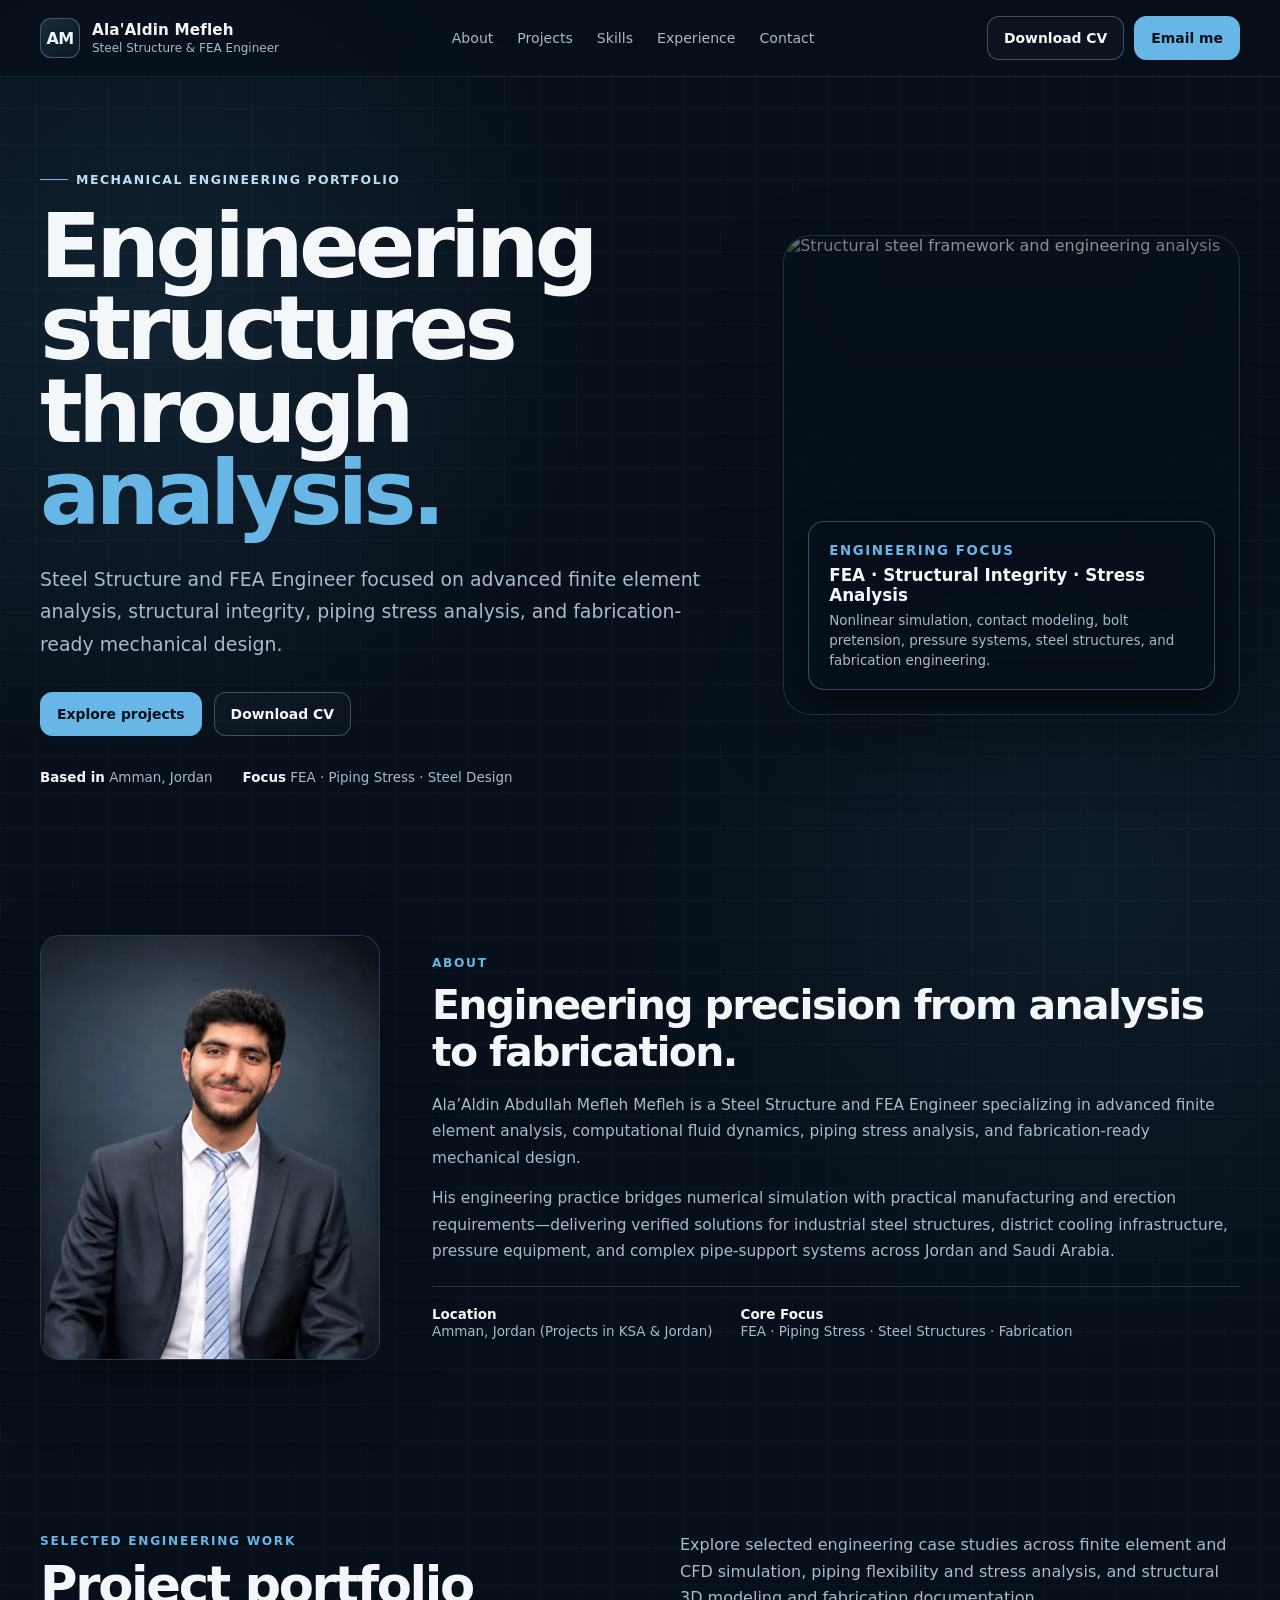
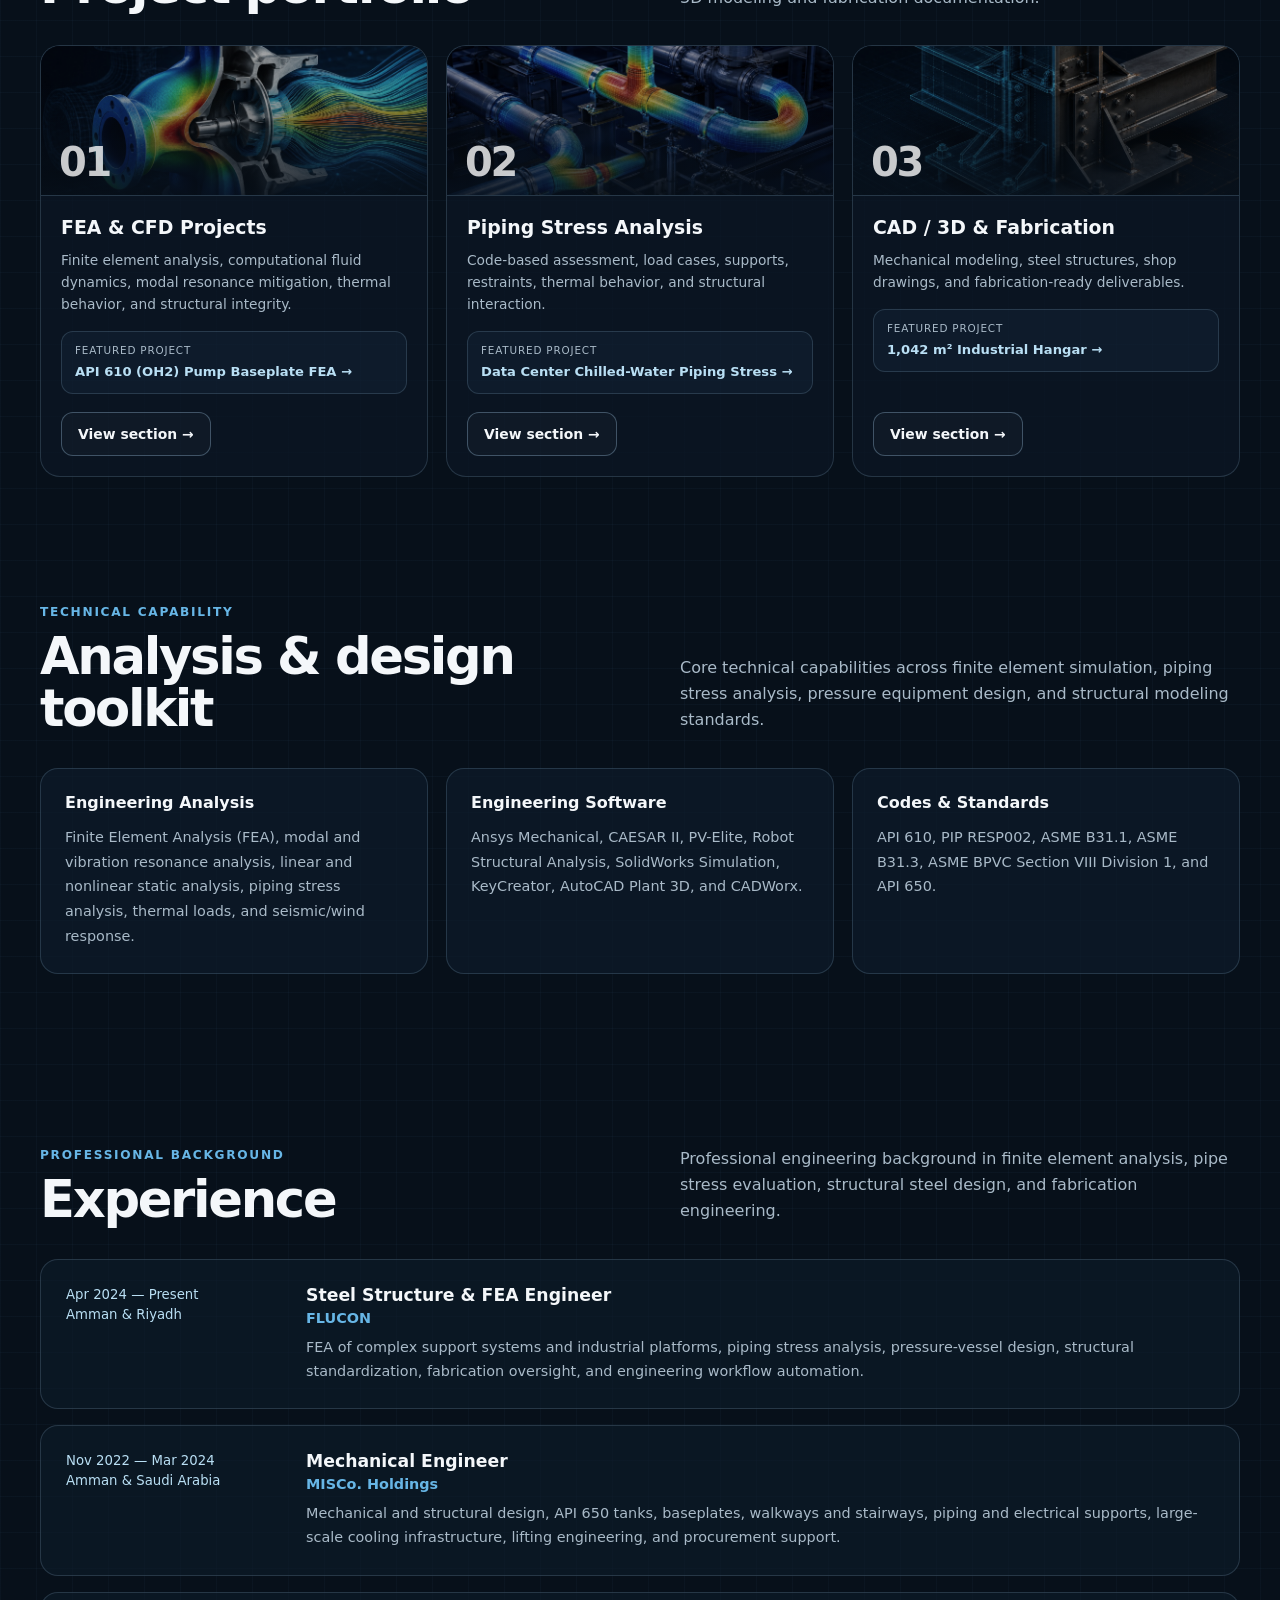
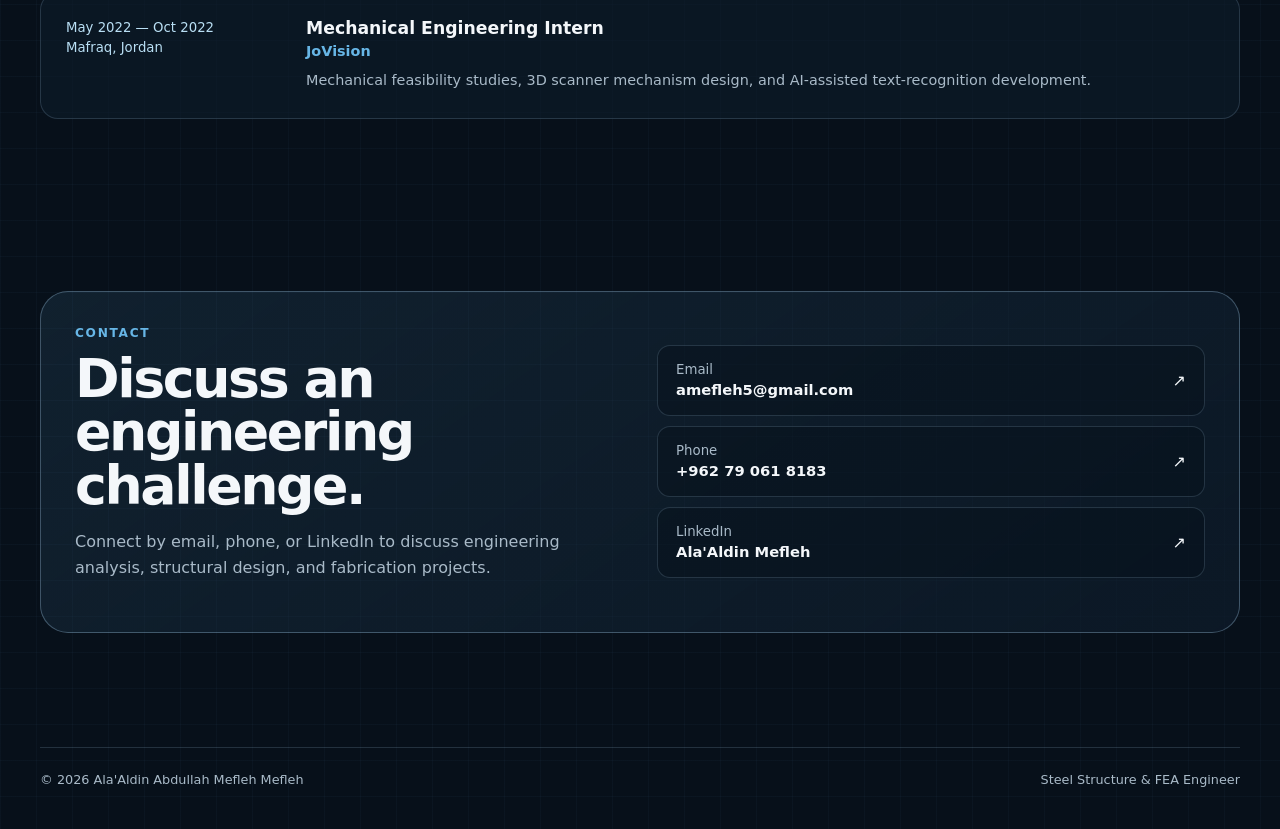
==== commit cd71f667: "feat: update engineering focus card image to structural steel framework" ====
--- a/index.html
+++ b/index.html
@@ -49,8 +49,8 @@
       <div class="engineering-card" aria-label="Structural steel engineering and FEA focus">
         <img
           class="engineering-card-bg"
-          src="https://images.unsplash.com/photo-1504307651254-35680f356dfd?auto=format&fit=crop&w=1200&q=80"
-          alt="Industrial structural steel framework and engineering analysis"
+          src="https://images.unsplash.com/photo-1541888946425-d81bb19240f5?auto=format&fit=crop&w=1200&q=80"
+          alt="Structural steel framework and engineering analysis"
           loading="eager"
           decoding="async"
         />
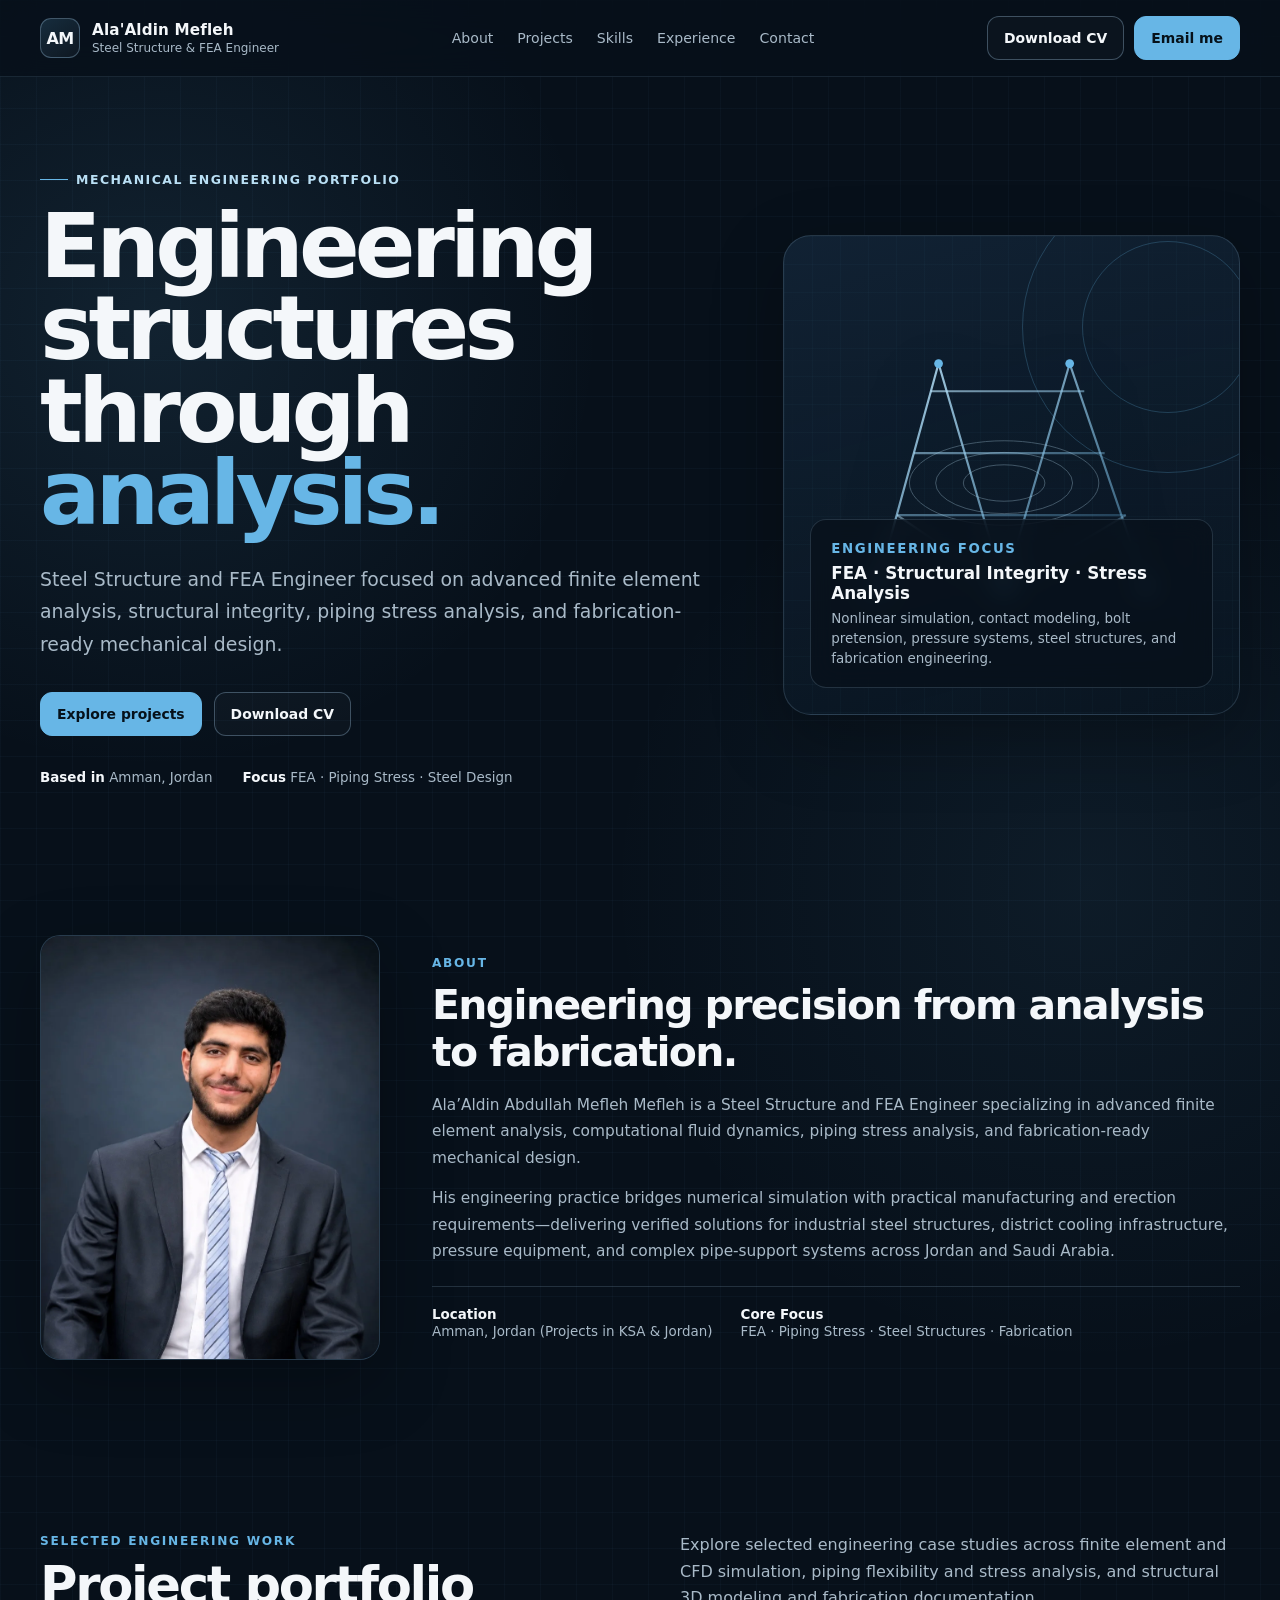
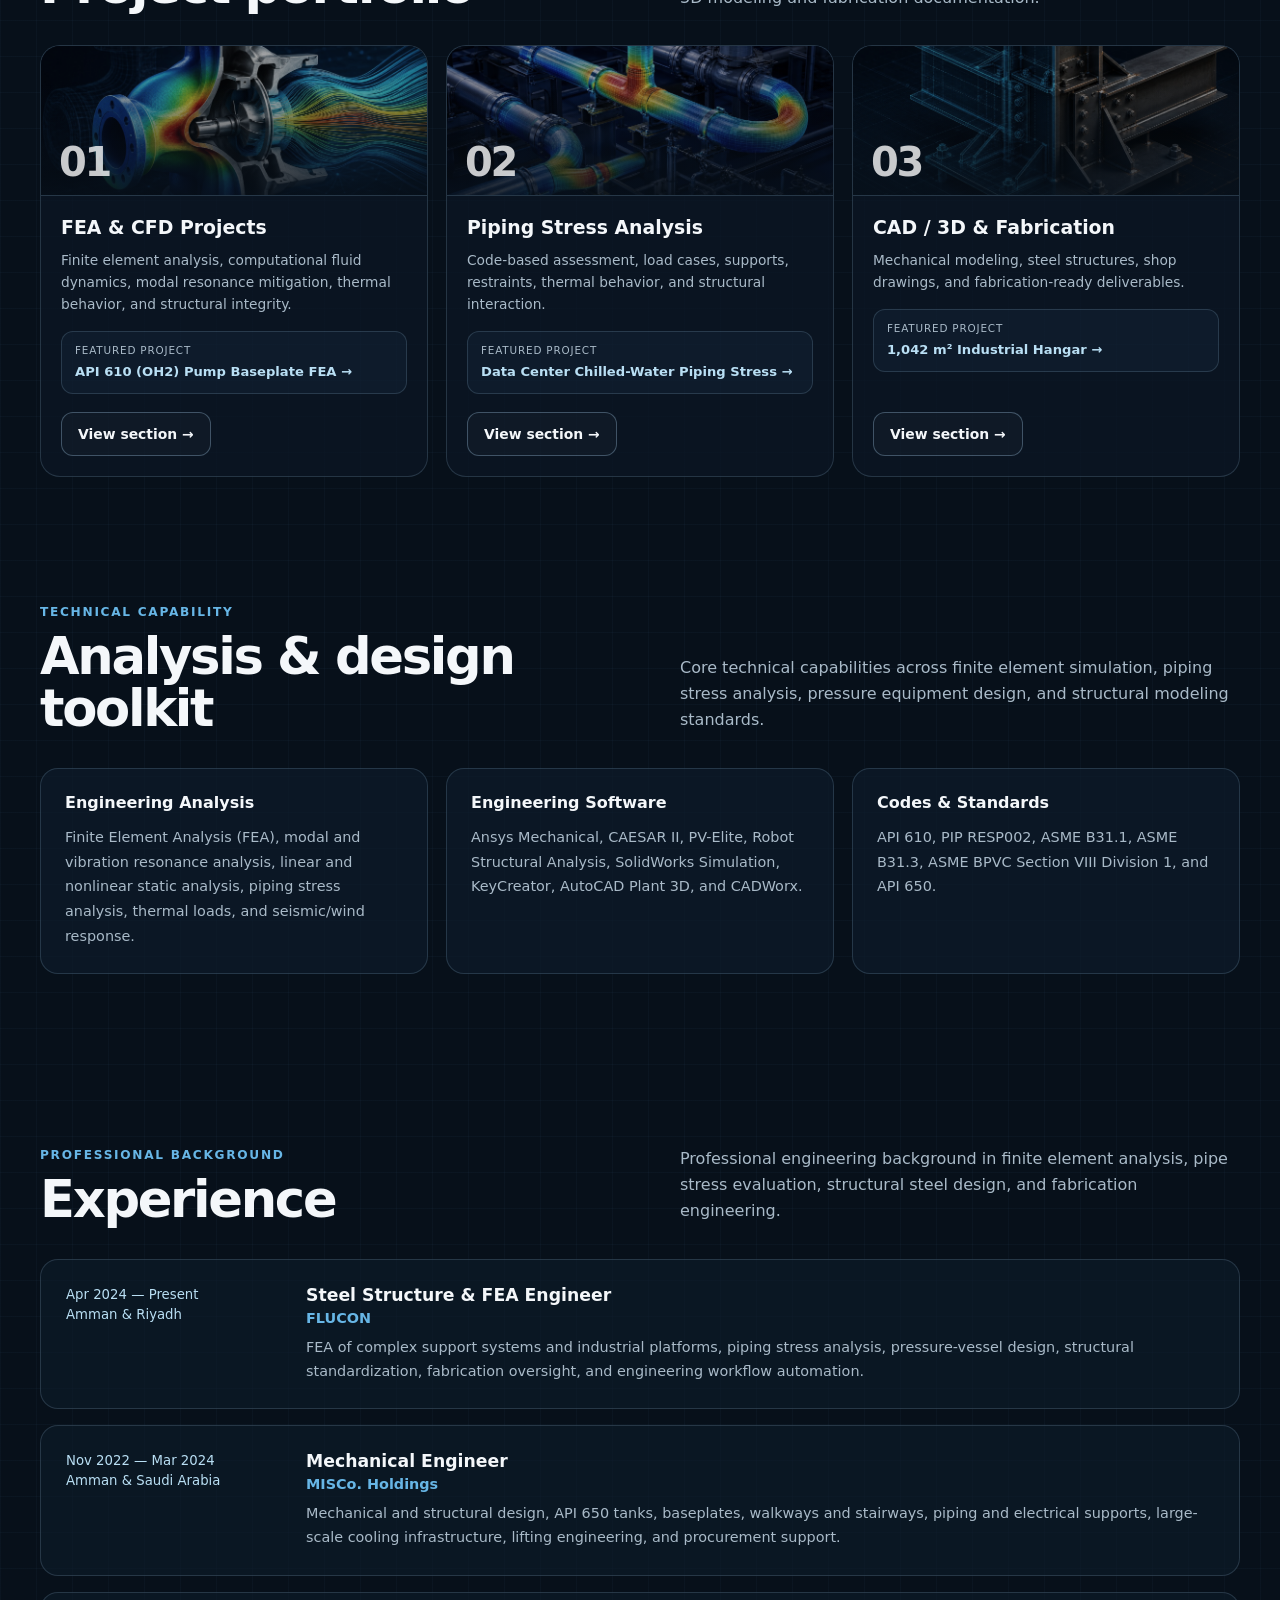
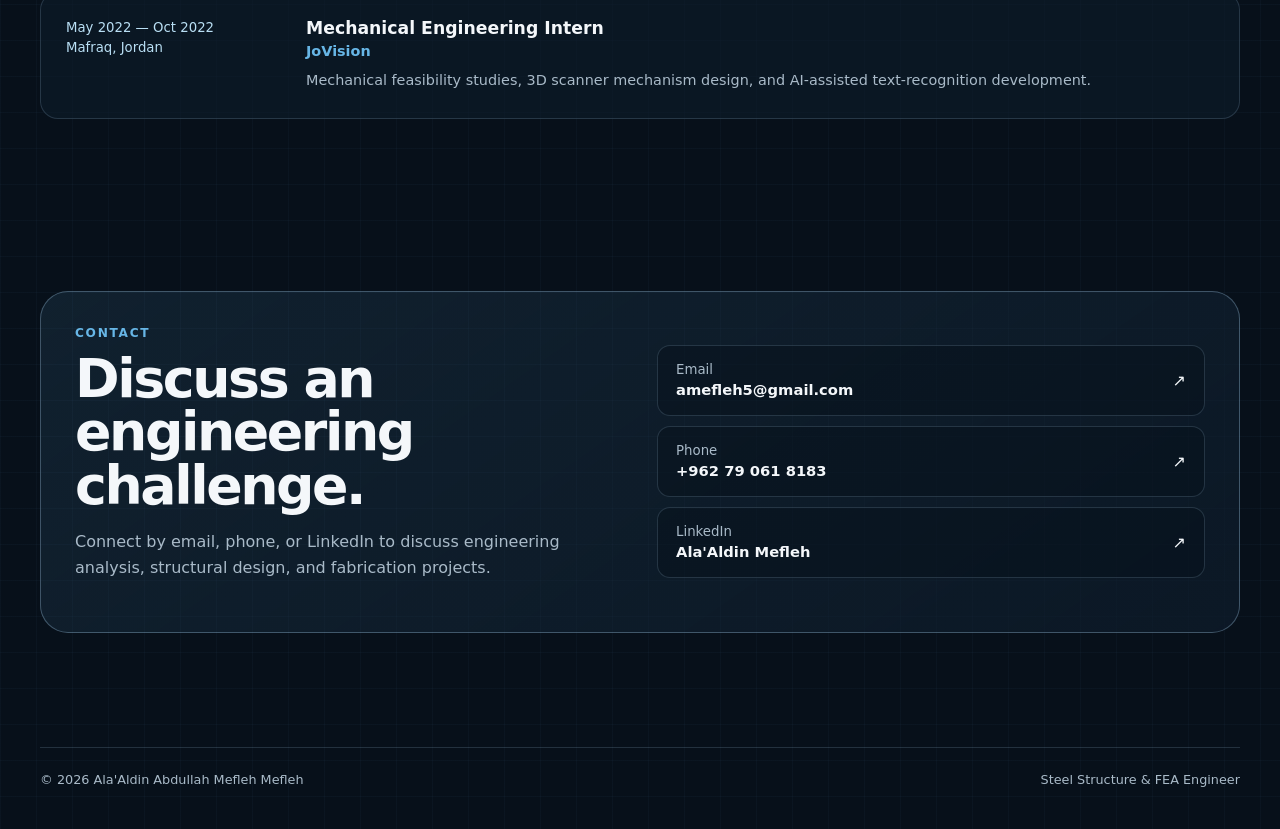
==== commit 488c1afa: "revert: restore original Engineering Focus card design and vector illustration" ====
--- a/index.html
+++ b/index.html
@@ -46,15 +46,34 @@
         </div>
       </div>
 
-      <div class="engineering-card" aria-label="Structural steel engineering and FEA focus">
-        <img
-          class="engineering-card-bg"
-          src="https://images.unsplash.com/photo-1541888946425-d81bb19240f5?auto=format&fit=crop&w=1200&q=80"
-          alt="Structural steel framework and engineering analysis"
-          loading="eager"
-          decoding="async"
-        />
-        <div class="engineering-card-scrim" aria-hidden="true"></div>
+      <div class="engineering-card" aria-label="Abstract structural engineering illustration">
+        <div class="blueprint-lines"></div>
+        <div class="structure-graphic">
+          <svg viewBox="0 0 520 470" role="img" aria-labelledby="structTitle">
+            <title id="structTitle">Abstract steel frame and stress contours</title>
+            <defs>
+              <linearGradient id="g" x1="0" y1="0" x2="1" y2="1">
+                <stop offset="0" stop-color="#b9dff4" stop-opacity=".95"/>
+                <stop offset="1" stop-color="#67b6e6" stop-opacity=".35"/>
+              </linearGradient>
+            </defs>
+            <g fill="none" stroke="url(#g)" stroke-width="3">
+              <path d="M75 390 L160 82 L250 390 L340 82 L445 390"/>
+              <path d="M103 290 H417 M126 205 H388 M149 120 H360" opacity=".75"/>
+              <path d="M75 390 H445" stroke-width="5"/>
+              <path d="M160 82 L340 82" stroke-width="5"/>
+              <path d="M103 290 L250 390 L417 290" opacity=".5"/>
+            </g>
+            <g fill="#67b6e6">
+              <circle cx="160" cy="82" r="6"/><circle cx="340" cy="82" r="6"/><circle cx="75" cy="390" r="6"/><circle cx="250" cy="390" r="6"/><circle cx="445" cy="390" r="6"/>
+            </g>
+            <g fill="none" stroke="#b9dff4" stroke-width="1.2" opacity=".35">
+              <ellipse cx="250" cy="246" rx="130" ry="58"/>
+              <ellipse cx="250" cy="246" rx="94" ry="42"/>
+              <ellipse cx="250" cy="246" rx="56" ry="25"/>
+            </g>
+          </svg>
+        </div>
         <div class="engineering-badge">
           <small>Engineering focus</small>
           <strong>FEA · Structural Integrity · Stress Analysis</strong>
--- a/styles.css
+++ b/styles.css
@@ -96,31 +96,20 @@
 
 .engineering-card {
   position:relative; min-height:480px; border:1px solid var(--line); border-radius:var(--radius-lg);
-  background-color:#07101a; overflow:hidden; box-shadow:var(--shadow);
-}
-.engineering-card-bg {
-  position:absolute; inset:0; width:100%; height:100%;
-  object-fit:cover; object-position:center; border-radius:inherit;
-  filter:brightness(.72) contrast(1.1) saturate(.85);
-  transform:scale(1);
-  transition:transform .6s cubic-bezier(.16,1,.3,1), filter .6s ease;
-}
-.engineering-card:hover .engineering-card-bg {
-  transform:scale(1.035);
-  filter:brightness(.78) contrast(1.12) saturate(.95);
-}
-.engineering-card-scrim {
-  position:absolute; inset:0; border-radius:inherit; pointer-events:none;
-  background:linear-gradient(180deg, rgba(6,17,26,.22) 0%, rgba(6,17,26,.5) 42%, rgba(6,17,26,.95) 100%),
-             radial-gradient(circle at 50% 30%, transparent 40%, rgba(6,17,26,.6) 100%);
-}
+  background: linear-gradient(165deg, rgba(18,35,53,.93), rgba(9,21,33,.8)); overflow:hidden; box-shadow:var(--shadow);
+}
+.engineering-card::before, .engineering-card::after { content:""; position:absolute; border:1px solid rgba(103,182,230,.24); border-radius:50%; }
+.engineering-card::before { width:290px; height:290px; right:-75px; top:-55px; }
+.engineering-card::after { width:170px; height:170px; right:-15px; top:5px; }
+.blueprint-lines { position:absolute; inset:0; opacity:.55; background-image:linear-gradient(rgba(103,182,230,.06) 1px,transparent 1px),linear-gradient(90deg,rgba(103,182,230,.06) 1px,transparent 1px); background-size:28px 28px; }
+.structure-graphic { position:absolute; inset:38px; display:grid; place-items:center; }
+.structure-graphic svg { width:100%; height:100%; filter: drop-shadow(0 18px 35px rgba(0,0,0,.25)); }
 .engineering-badge {
-  position:absolute; left:24px; bottom:24px; right:24px; z-index:2; padding:18px 20px; border:1px solid var(--line-strong);
-  background:rgba(7,16,26,.82); backdrop-filter:blur(14px); -webkit-backdrop-filter:blur(14px); border-radius:16px;
-  box-shadow:0 12px 30px rgba(0,0,0,.45);
+  position:absolute; left:26px; bottom:26px; right:26px; padding:18px 20px; border:1px solid var(--line);
+  background:rgba(7,16,26,.72); backdrop-filter:blur(12px); border-radius:16px;
 }
 .engineering-badge small { color:var(--accent); text-transform:uppercase; letter-spacing:.12em; font-weight:800; }
-.engineering-badge strong { display:block; font-size:1.05rem; margin-top:6px; color:#f2f7fc; }
+.engineering-badge strong { display:block; font-size:1.05rem; margin-top:6px; }
 .engineering-badge p { color:var(--muted); margin:6px 0 0; font-size:.84rem; line-height:1.5; }
 
 .section { padding: 86px 0; }
@@ -692,8 +681,8 @@
   .about-grid { grid-template-columns:1fr; gap:24px; }
   .about-portrait-wrap { max-width:280px; margin:0 auto; width:100%; }
   .about-meta { flex-direction:column; gap:10px; }
-  .engineering-card { min-height:330px; }
-  .engineering-badge { left:16px; right:16px; bottom:16px; padding:14px 16px; }
+  .engineering-card { min-height:310px; }
+  .structure-graphic { inset:18px; }
   .section { padding:62px 0; }
   .section-header { display:block; }
   .section-header p { margin-top:14px; }
